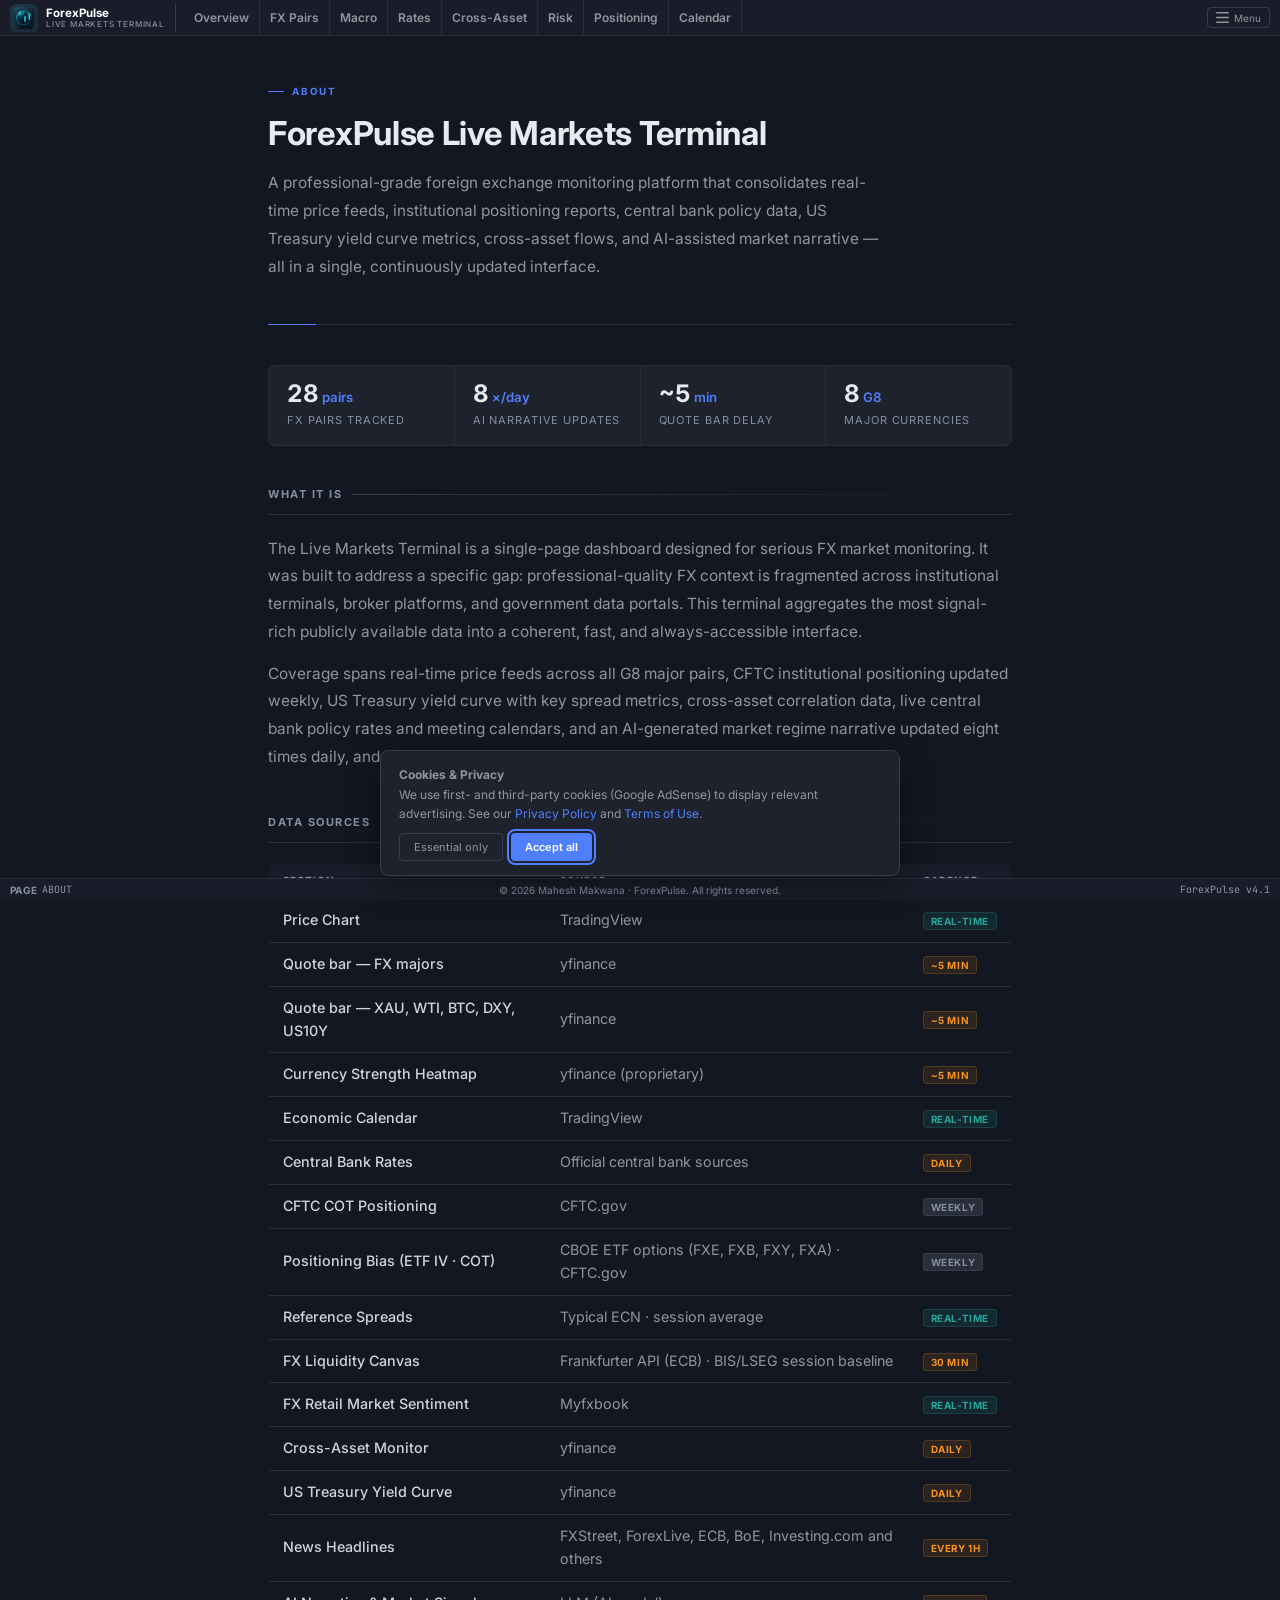
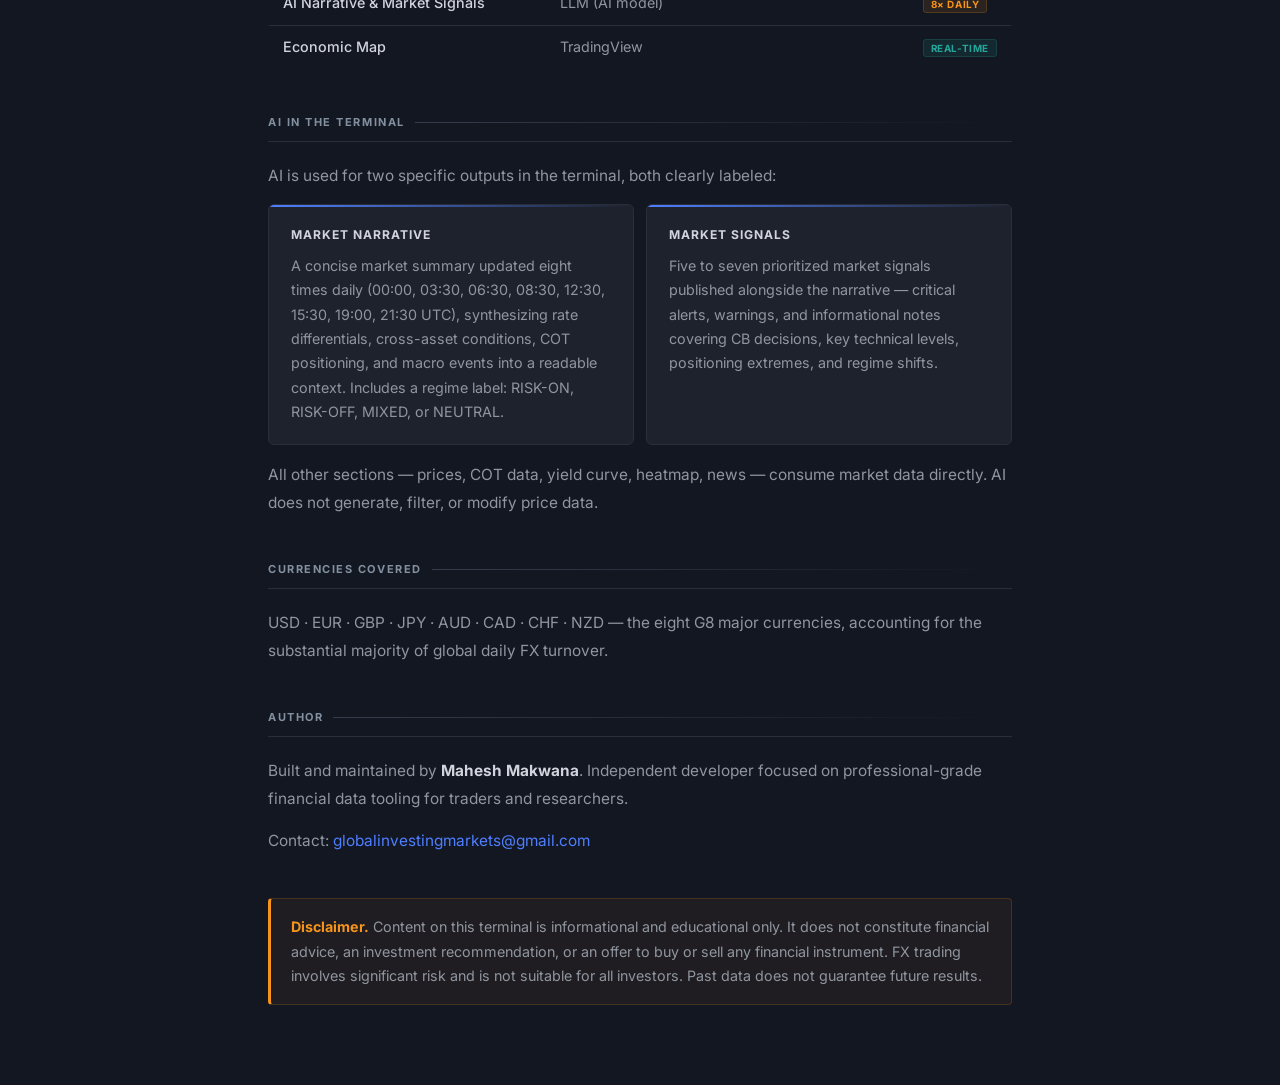
==== about.html @ 344b423c "Init" ====
<!DOCTYPE html>
<html lang="en">
<head>
<meta charset="UTF-8">
<meta name="viewport" content="width=device-width, initial-scale=1.0">
<title>About — ForexPulse Live Markets Terminal</title>
<meta name="description" content="ForexPulse Live Markets Terminal is a professional-grade foreign exchange monitoring platform built on real-time data feeds, institutional positioning data, and AI-powered market narrative.">
<meta name="robots" content="index, follow">
<link rel="canonical" href="https://forexpulse.github.io/about.html">
<meta name="google-adsense-account" content="ca-pub-7977942731354565">
<meta property="og:type" content="website">
<meta property="og:url" content="https://forexpulse.github.io/about.html">
<meta property="og:site_name" content="ForexPulse Live Markets Terminal">
<meta property="og:title" content="About — ForexPulse Live Markets Terminal">
<meta property="og:description" content="ForexPulse Live Markets Terminal is a professional-grade foreign exchange monitoring platform built on real-time data feeds, institutional positioning data, and AI-powered market narrative.">
<meta property="og:image" content="https://forexpulse.github.io/og-image.png">
<meta property="og:locale" content="en_US">
<meta name="twitter:card" content="summary_large_image">
<meta name="twitter:title" content="About — ForexPulse Live Markets Terminal">
<meta name="twitter:image" content="https://forexpulse.github.io/og-image.png">
<meta name="twitter:site" content="@GlobalInvesting">
<link rel="icon" type="image/png" sizes="32x32" href="/favicon-32x32.png">
<link rel="icon" type="image/png" sizes="16x16" href="/favicon-16x16.png">
<link rel="apple-touch-icon" href="/apple-touch-icon.png">
<link rel="preconnect" href="https://fonts.googleapis.com">
<link rel="preconnect" href="https://fonts.gstatic.com" crossorigin>
<link rel="preload" as="style" href="https://fonts.googleapis.com/css2?family=Inter:wght@400;700&family=JetBrains+Mono:wght@400;700&display=swap">
<link href="https://fonts.googleapis.com/css2?family=Inter:wght@300;400;500;600;700&family=JetBrains+Mono:wght@400;500;700&display=swap" rel="stylesheet" media="print" onload="this.media='all'">
<noscript><link href="https://fonts.googleapis.com/css2?family=Inter:wght@300;400;500;600;700&family=JetBrains+Mono:wght@400;500;700&display=swap" rel="stylesheet"></noscript>
<style>

*, *::before, *::after { box-sizing: border-box; margin: 0; padding: 0; }
:root {
  --bg: #131722; --bg2: #1e222d; --bg3: #2a2e39;
  --border: #2a2e39; --border2: #363c4e;
  --text: #d1d4dc; --text2: #9096a0; --text3: #8290a0;
  --up: #26a69a; --down: #ef5350; --blue: #4f7fff; --orange: #f6941c;
  --head-bg: #1a1d29; --accent: #2962ff;
  --font-ui: 'Inter', -apple-system, BlinkMacSystemFont, 'Segoe UI', sans-serif;
  --font-mono: 'JetBrains Mono', 'Courier New', monospace;
}
body { background: var(--bg); color: var(--text); font-family: var(--font-ui); font-size: 15.4px; line-height: 1.6; min-height: 100vh; }
a { color: inherit; text-decoration: none; }
.sr-only { position: absolute; width: 1px; height: 1px; padding: 0; margin: -1px; overflow: hidden; clip: rect(0,0,0,0); white-space: nowrap; border: 0; }
.skip-link { position: absolute; left: -9999px; top: auto; width: 1px; height: 1px; overflow: hidden; }
.skip-link:focus { position: fixed; left: 8px; top: 8px; width: auto; height: auto; padding: 6px 12px; background: var(--blue); color: #fff; font-size: 12px; font-weight: 600; border-radius: 4px; z-index: 9999; outline: 2px solid #fff; }
#gdpr-banner { position: fixed; bottom: 24px; left: 50%; transform: translateX(-50%); background: var(--bg2); border: 1px solid var(--border2); border-radius: 8px; padding: 14px 18px; font-size: 12px; color: var(--text2); z-index: 9000; max-width: 520px; width: calc(100% - 32px); box-shadow: 0 8px 32px rgba(0,0,0,.4); display: flex; flex-direction: column; gap: 10px; }
#gdpr-banner[hidden] { display: none !important; }
.gdpr-btns { display: flex; gap: 8px; }
#gdpr-accept { background: var(--blue); color: #fff; border: none; border-radius: 4px; padding: 6px 14px; font-size: 11px; font-weight: 600; cursor: pointer; font-family: var(--font-ui); }
#gdpr-reject { background: none; color: var(--text2); border: 1px solid var(--border2); border-radius: 4px; padding: 6px 14px; font-size: 11px; cursor: pointer; font-family: var(--font-ui); }
#topbar { background: var(--head-bg); border-bottom: 1px solid var(--border); height: 36px; display: flex; align-items: center; padding: 0 10px; position: sticky; top: 0; z-index: 200; }
#topbar .logo { display: flex; align-items: center; gap: 8px; padding-right: 10px; border-right: 1px solid var(--border2); margin-right: 8px; white-space: nowrap; text-decoration: none; flex-shrink: 0; } #topbar .logo > span { display: flex; flex-direction: column; line-height: 1; }
.logo-text { font-family: var(--font-ui); font-size: 11.5px; font-weight: 700; color: #fff; line-height: 1.1; }
.logo-sub { font-family: var(--font-ui); font-size: 8px; font-weight: 500; color: var(--text3); letter-spacing: .1em; text-transform: uppercase; display: block; margin-top: 1px; }
.top-nav { display: flex; height: 100%; }
.top-nav a { display: flex; align-items: center; padding: 0 10px; font-size: 12px; font-weight: 600; color: var(--text2); border-right: 1px solid var(--border); white-space: nowrap; transition: color .15s, background .15s; text-decoration: none; }
.top-nav a:hover { color: var(--text); background: var(--bg3); }
.topbar-right { margin-left: auto; display: flex; align-items: center; gap: 14px; font-size: 11px; color: var(--text2); }
.site-menu { position: relative; display: flex; align-items: center; }
.site-menu-btn { display: flex; align-items: center; gap: 5px; background: none; border: 1px solid var(--border2); color: var(--text2); font-size: 10px; font-family: var(--font-ui); padding: 3px 8px; border-radius: 4px; cursor: pointer; white-space: nowrap; transition: border-color .15s, color .15s; }
.site-menu-btn:hover { border-color: var(--border); color: var(--text); }
.site-menu-btn:focus-visible, a:focus-visible, button:focus-visible { outline: 2px solid var(--blue); outline-offset: 2px; }
.site-menu-panel { display: none; position: absolute; top: calc(100% + 6px); right: 0; min-width: 210px; background: var(--bg2); border: 1px solid var(--border); border-radius: 6px; padding: 6px 0; z-index: 400; box-shadow: 0 8px 24px rgba(0,0,0,.28); }
.site-menu:hover .site-menu-panel, .site-menu:focus-within .site-menu-panel { display: block; }
.site-menu::after { content: ''; position: absolute; top: 100%; left: -8px; right: -8px; height: 8px; }
.site-menu-panel a { display: block; padding: 5px 14px; color: var(--text2); font-size: 11px; text-decoration: none; white-space: nowrap; transition: background .12s, color .12s; }
.site-menu-panel a:hover { background: var(--bg3); color: var(--text); }
.site-menu-panel a.current { color: #fff; }
.site-menu-divider { height: 1px; background: var(--border); margin: 5px 0; }
.site-menu-section { padding: 3px 14px 2px; font-size: 9px; color: var(--text3); text-transform: uppercase; letter-spacing: .06em; display: block; }
#statusbar { position: fixed; bottom: 0; left: 0; right: 0; height: 22px; background: var(--head-bg); border-top: 1px solid var(--border); display: flex; align-items: center; padding: 0 10px; gap: 16px; font-size: 10px; color: var(--text2); z-index: 200; overflow: hidden; font-family: var(--font-ui); }
.sb-k { color: var(--text3); font-weight: 700; letter-spacing: .04em; }
.sb-v { color: var(--text2); font-family: var(--font-mono); font-size: 10px; }
.footer-copy { font-size: 10px; color: var(--text3); white-space: nowrap; position: absolute; left: 50%; transform: translateX(-50%); pointer-events: none; }
@media (max-width: 900px) {
  #topbar { padding: 0 6px; height: auto; flex-wrap: wrap; align-items: center; }
  #topbar .logo { padding: 6px 8px 6px 0; flex-shrink: 0; order: 1; }
  .topbar-right { margin-left: auto; font-size: 10px; padding: 4px 0; order: 2; flex-shrink: 0; gap: 8px !important; }
  .top-nav { display: flex; overflow-x: auto; overflow-y: hidden; width: 100%; order: 10; border-top: 1px solid var(--border2); height: auto; min-height: 30px; -webkit-overflow-scrolling: touch; scrollbar-width: none; -webkit-mask-image: linear-gradient(to right, black 88%, transparent 100%); mask-image: linear-gradient(to right, black 88%, transparent 100%); }
  .top-nav::-webkit-scrollbar { display: none; }
  .top-nav a { flex-shrink: 0; white-space: nowrap; padding: 6px 12px; font-size: 11px; height: auto; }
}
@media (max-width: 600px) {
  #statusbar { position: relative; height: auto; flex-wrap: wrap; gap: 6px; padding: 6px 8px; }
  .footer-copy { display: none; }
}
@media (max-width: 480px) {
  #topbar { padding: 0 4px; }
  .logo-text { font-size: 10px !important; }
  .logo-sub { display: block; font-size: 7px !important; }
  .topbar-right { font-size: 9px; gap: 6px !important; }
  .top-nav a { padding: 5px 10px; font-size: 10px; }
}

/* ═══════════════════════════════════════════
   SHARED PAGE STYLES — improved aesthetic
   Applies to: about, contact, privacy, terms
═══════════════════════════════════════════ */

.page-wrap {
  max-width: 800px;
  margin: 0 auto;
  padding: 48px 28px 80px;
  animation: fadeUp .35s ease both;
}

@keyframes fadeUp {
  from { opacity: 0; transform: translateY(10px); }
  to   { opacity: 1; transform: translateY(0); }
}

/* ── Hero ── */
.page-hero {
  padding-bottom: 32px;
  margin-bottom: 40px;
  border-bottom: 1px solid var(--border);
  position: relative;
}
.page-hero::before {
  content: '';
  position: absolute;
  left: 0; bottom: -1px;
  width: 48px; height: 1px;
  background: var(--blue);
}
.page-hero-label {
  font-size: 9.9px; font-weight: 700;
  letter-spacing: .18em; text-transform: uppercase;
  color: var(--blue); margin-bottom: 14px;
  display: flex; align-items: center; gap: 8px;
}
.page-hero-label::before {
  content: '';
  display: inline-block; width: 16px; height: 1px;
  background: var(--blue);
}
.page-hero h1 {
  font-size: 33px; font-weight: 700;
  color: #e8eaf0; line-height: 1.2;
  margin-bottom: 16px;
  letter-spacing: -.3px;
}
.page-hero p {
  font-size: 15.4px; color: var(--text2);
  line-height: 1.8; max-width: 620px;
}

/* ── Stat row (about page) ── */
.stat-row {
  display: grid;
  grid-template-columns: repeat(4, 1fr);
  gap: 1px;
  background: var(--border);
  border: 1px solid var(--border);
  border-radius: 6px;
  overflow: hidden;
  margin-bottom: 40px;
}
.stat-item {
  background: var(--bg2);
  padding: 16px 18px;
  transition: background .15s;
}
.stat-item:hover { background: var(--bg3); }
.stat-val {
  font-size: 24.2px; font-weight: 700;
  color: #e8eaf0; line-height: 1;
  font-variant-numeric: tabular-nums;
  margin-bottom: 5px;
}
.stat-val span { font-size: 13.2px; color: var(--blue); font-weight: 600; margin-left: 3px; }
.stat-label {
  font-size: 11px; color: var(--text3);
  text-transform: uppercase; letter-spacing: .08em;
}

/* ── Section headings ── */
.section { margin-bottom: 44px; }
.section h2 {
  font-size: 11px; font-weight: 700;
  color: var(--text3); letter-spacing: .14em;
  text-transform: uppercase;
  padding-bottom: 10px;
  margin-bottom: 20px;
  border-bottom: 1px solid var(--border);
  display: flex; align-items: center; gap: 10px;
}
.section h2::after {
  content: '';
  flex: 1; height: 1px;
  background: linear-gradient(to right, var(--border2), transparent);
}
.section p {
  color: var(--text2); margin-bottom: 14px;
  font-size: 15.4px; line-height: 1.8;
}
.section p:last-child { margin-bottom: 0; }

/* ── Data table ── */
.data-table {
  width: 100%; border-collapse: collapse;
  border: 1px solid var(--border);
  border-radius: 6px; overflow: hidden;
}
.data-table thead { background: var(--head-bg); }
.data-table th {
  text-align: left; font-size: 9.9px; font-weight: 700;
  color: var(--text3); text-transform: uppercase;
  letter-spacing: .1em; padding: 9px 14px;
  border-bottom: 1px solid var(--border2);
}
.data-table td {
  padding: 10px 14px;
  border-bottom: 1px solid var(--border);
  color: var(--text2); font-size: 14.3px;
  transition: background .12s;
}
.data-table tbody tr:hover td { background: var(--bg2); }
.data-table tbody tr:last-child td { border-bottom: none; }
.data-table td:first-child {
  color: var(--text); font-weight: 500;
}
.badge-rt {
  font-size: 9.9px; font-weight: 700;
  padding: 2px 7px; border-radius: 3px;
  background: rgba(38,166,154,.12);
  color: var(--up);
  border: 1px solid rgba(38,166,154,.2);
  letter-spacing: .06em; white-space: nowrap;
}
.badge-daily {
  font-size: 9.9px; font-weight: 700;
  padding: 2px 7px; border-radius: 3px;
  background: rgba(246,148,28,.10);
  color: var(--orange);
  border: 1px solid rgba(246,148,28,.2);
  letter-spacing: .06em; white-space: nowrap;
}
.badge-weekly {
  font-size: 9.9px; font-weight: 700;
  padding: 2px 7px; border-radius: 3px;
  background: var(--bg3); color: var(--text3);
  border: 1px solid var(--border2);
  letter-spacing: .06em; white-space: nowrap;
}

/* ── Cards (AI section) ── */
.grid-2 {
  display: grid;
  grid-template-columns: 1fr 1fr;
  gap: 12px;
}
.card {
  background: var(--bg2);
  border: 1px solid var(--border);
  border-radius: 6px;
  padding: 20px 22px;
  position: relative;
  overflow: hidden;
  transition: border-color .2s;
}
.card::before {
  content: '';
  position: absolute;
  top: 0; left: 0; right: 0;
  height: 2px;
  background: linear-gradient(90deg, var(--blue), transparent);
}
.card:hover { border-color: var(--border2); }
.card-title {
  font-size: 12.1px; font-weight: 700;
  color: var(--text); margin-bottom: 10px;
  text-transform: uppercase; letter-spacing: .08em;
}
.card-body {
  font-size: 14.3px; color: var(--text2);
  line-height: 1.7;
}

/* ── Disclaimer ── */
.disclaimer {
  background: rgba(246,148,28,.05);
  border: 1px solid rgba(246,148,28,.18);
  border-left: 3px solid var(--orange);
  border-radius: 4px;
  padding: 16px 20px;
  font-size: 14.3px; color: var(--text2);
  line-height: 1.7; margin-top: 40px;
}

/* ── Contact list ── */
.contact-list {
  border: 1px solid var(--border);
  border-radius: 6px; overflow: hidden;
  margin-bottom: 28px;
}
.contact-row {
  display: grid;
  grid-template-columns: 150px 1fr;
  align-items: start;
  padding: 18px 20px;
  border-bottom: 1px solid var(--border);
  gap: 16px;
  transition: background .12s;
}
.contact-row:last-child { border-bottom: none; }
.contact-row:hover { background: var(--bg2); }
.cr-label {
  font-size: 9.9px; font-weight: 700;
  color: var(--text3); text-transform: uppercase;
  letter-spacing: .1em; padding-top: 3px;
}
.cr-title {
  font-size: 14.3px; font-weight: 600;
  color: var(--text); margin-bottom: 4px;
}
.cr-val {
  font-size: 13.2px; color: var(--blue);
  font-family: var(--font-mono);
  transition: opacity .12s;
  display: inline-block;
}
.cr-val:hover { opacity: .75; text-decoration: underline; }
.cr-desc {
  font-size: 13.2px; color: var(--text3);
  margin-top: 5px; line-height: 1.55;
}

/* ── Info blocks (contact page) ── */
.info-block {
  border: 1px solid var(--border);
  border-radius: 6px;
  padding: 18px 22px;
  margin-bottom: 12px;
  background: var(--bg2);
  transition: border-color .15s;
}
.info-block:hover { border-color: var(--border2); }
.info-block h3 {
  font-size: 9.9px; font-weight: 700;
  color: var(--text3); margin-bottom: 9px;
  text-transform: uppercase; letter-spacing: .1em;
}
.info-block p {
  font-size: 14.3px; color: var(--text2);
  line-height: 1.7;
}
.info-block a { color: var(--blue); }
.info-block a:hover { text-decoration: underline; }

/* ── Legal pages (privacy / terms) ── */
.page-label {
  font-size: 9.9px; font-weight: 700;
  color: var(--blue); text-transform: uppercase;
  letter-spacing: .18em; margin-bottom: 12px;
  display: flex; align-items: center; gap: 8px;
}
.page-label::before {
  content: '';
  display: inline-block; width: 16px; height: 1px;
  background: var(--blue);
}
.page-title {
  font-size: 33px; font-weight: 700;
  color: #e8eaf0; line-height: 1.2;
  margin-bottom: 10px; letter-spacing: -.3px;
}
.page-meta {
  font-size: 12.1px; color: var(--text3);
  margin-bottom: 36px;
  padding-bottom: 24px;
  border-bottom: 1px solid var(--border);
  position: relative;
}
.page-meta::before {
  content: '';
  position: absolute;
  left: 0; bottom: -1px;
  width: 48px; height: 1px;
  background: var(--blue);
}
.back-link {
  display: inline-flex; align-items: center;
  gap: 6px; color: var(--text3);
  text-decoration: none; font-size: 12.1px;
  font-weight: 500; margin-bottom: 28px;
  letter-spacing: .02em;
  transition: color .15s;
}
.back-link:hover { color: var(--text); }
h2 {
  font-size: 11px; font-weight: 700;
  color: var(--text2); margin-top: 36px;
  margin-bottom: 12px;
  text-transform: uppercase; letter-spacing: .12em;
  padding-bottom: 8px;
  border-bottom: 1px solid var(--border);
  display: flex; align-items: center; gap: 10px;
}
h2::after {
  content: '';
  flex: 1; height: 1px;
  background: linear-gradient(to right, var(--border2), transparent);
}
p { font-size: 14.3px; color: var(--text2); line-height: 1.8; margin-bottom: 12px; }
a { color: var(--blue); text-decoration: none; }
a:hover { text-decoration: underline; }
ul { padding-left: 18px; margin-bottom: 12px; }
li { font-size: 14.3px; color: var(--text2); line-height: 1.75; margin-bottom: 5px; }

/* ── Cookie table ── */
.cookie-table {
  width: 100%; border-collapse: collapse;
  margin-bottom: 16px;
  border: 1px solid var(--border);
  border-radius: 6px; overflow: hidden;
}
.cookie-table th {
  font-size: 9.9px; font-weight: 700;
  color: var(--text3); text-transform: uppercase;
  letter-spacing: .1em; padding: 8px 12px;
  border-bottom: 1px solid var(--border2);
  text-align: left; background: var(--head-bg);
}
.cookie-table td {
  font-size: 13.2px; color: var(--text2);
  padding: 9px 12px;
  border-bottom: 1px solid var(--border);
  vertical-align: top;
  transition: background .12s;
}
.cookie-table tbody tr:hover td { background: var(--bg2); }
.cookie-table tr:last-child td { border-bottom: none; }
.cookie-table td:first-child {
  color: var(--text); font-family: var(--font-mono);
  font-size: 12.1px;
}

/* ── Disclaimer box (terms) ── */
.disclaimer-box {
  background: rgba(41,98,255,.07);
  border: 1px solid rgba(41,98,255,.25);
  border-left: 3px solid var(--blue);
  border-radius: 4px;
  padding: 16px 20px; margin-bottom: 36px;
}
.disclaimer-box p {
  font-size: 14.3px; color: var(--text);
  line-height: 1.65; margin: 0;
}
.disclaimer-box strong { color: #e8eaf0; }

/* ── Responsive ── */
@media (max-width: 680px) {
  .stat-row { grid-template-columns: 1fr 1fr; }
  .grid-2 { grid-template-columns: 1fr; }
  .page-hero h1, .page-title { font-size: 26.4px; }
  .contact-row { grid-template-columns: 1fr; gap: 4px; }
  .cr-label { padding-bottom: 2px; }
  .page-wrap { padding: 32px 18px 60px; }
}

</style>
</head>
<body>


<a href="#main" class="skip-link">Skip to main content</a>
<div id="gdpr-banner" role="dialog" aria-modal="true" aria-labelledby="gdpr-title" aria-describedby="gdpr-desc" hidden>
  <span id="gdpr-desc"><strong id="gdpr-title">Cookies &amp; Privacy</strong><br>
    We use first- and third-party cookies (Google AdSense) to display relevant advertising.
    See our <a href="/privacy.html">Privacy Policy</a> and <a href="/terms.html">Terms of Use</a>.</span>
  <div class="gdpr-btns">
    <button id="gdpr-reject" aria-label="Reject non-essential cookies">Essential only</button>
    <button id="gdpr-accept" aria-label="Accept all cookies">Accept all</button>
  </div>
</div>
<script src="assets/gdpr.js" defer></script>

<header id="topbar" role="banner" aria-label="ForexPulse Live Markets Terminal">
  <a class="logo" href="/" title="ForexPulse Live Markets Terminal">
    <img src="apple-touch-icon.png" alt="ForexPulse" width="28" height="28" style="width:28px;height:28px;border-radius:6px;flex-shrink:0;display:block;" fetchpriority="high">
    <span>
      <span class="logo-text">ForexPulse</span>
      <span class="logo-sub">Live Markets Terminal</span>
    </span>
  </a>
  <nav class="top-nav" aria-label="Dashboard sections">
    <a href="/">Overview</a>
    <a href="/#section-fxpairs">FX Pairs</a>
    <a href="/#section-econmap">Macro</a>
    <a href="/#section-cbrates">Rates</a>
    <a href="/#section-crossasset">Cross-Asset</a>
    <a href="/#section-risk">Risk</a>
    <a href="/#section-positioning">Positioning</a>
    <a href="/#section-tvcalendar">Calendar</a>
  </nav>
  <div class="topbar-right">
    <div class="site-menu">
      <button class="site-menu-btn" aria-label="Site menu" aria-expanded="false" aria-controls="site-menu-dropdown">
        <svg width="13" height="13" viewBox="0 0 13 13" fill="none" xmlns="http://www.w3.org/2000/svg">
          <rect y="1" width="13" height="1.5" rx=".75" fill="currentColor"/>
          <rect y="5.75" width="13" height="1.5" rx=".75" fill="currentColor"/>
          <rect y="10.5" width="13" height="1.5" rx=".75" fill="currentColor"/>
        </svg>
        Menu
      </button>
      <div class="site-menu-panel" id="site-menu-dropdown">
        <span class="site-menu-section">Company</span>
        <a href="about.html" class="current">About</a>
        <a href="contact.html">Contact</a>
        <a href="terms.html">Terms of Use</a>
        <a href="privacy.html">Privacy Policy</a>
        <div class="site-menu-divider"></div>
        <span class="site-menu-section">Guides</span>
        <a href="guide-dashboard.html">How to Use the Terminal</a>
        <a href="guide-cross-asset-risk.html">Cross-Asset Risk Monitor</a>
        <a href="guide-rates-yield-curve.html">Rates &amp; Yield Curve</a>
        <a href="guide-market-sentiment.html">Retail FX Positioning</a>
        <a href="guide-fx-liquidity.html">FX Liquidity &amp; Sessions</a>
        <a href="guide-cot.html">COT / CFTC Positioning</a>
      </div>
    </div>
  </div>
</header>

<main id="main">
<div class="page-wrap">

  <div class="page-hero">
    <div class="page-hero-label">About</div>
    <h1>ForexPulse Live Markets Terminal</h1>
    <p>A professional-grade foreign exchange monitoring platform that consolidates real-time price feeds, institutional positioning reports, central bank policy data, US Treasury yield curve metrics, cross-asset flows, and AI-assisted market narrative — all in a single, continuously updated interface.</p>
  </div>

  <div class="stat-row">
    <div class="stat-item">
      <div class="stat-val">28<span>pairs</span></div>
      <div class="stat-label">FX pairs tracked</div>
    </div>
    <div class="stat-item">
      <div class="stat-val">8<span>×/day</span></div>
      <div class="stat-label">AI narrative updates</div>
    </div>
    <div class="stat-item">
      <div class="stat-val">~5<span>min</span></div>
      <div class="stat-label">Quote bar delay</div>
    </div>
    <div class="stat-item">
      <div class="stat-val">8<span>G8</span></div>
      <div class="stat-label">Major currencies</div>
    </div>
  </div>

  <div class="section">
    <h2>What it is</h2>
    <p>The Live Markets Terminal is a single-page dashboard designed for serious FX market monitoring. It was built to address a specific gap: professional-quality FX context is fragmented across institutional terminals, broker platforms, and government data portals. This terminal aggregates the most signal-rich publicly available data into a coherent, fast, and always-accessible interface.</p>
    <p>Coverage spans real-time price feeds across all G8 major pairs, CFTC institutional positioning updated weekly, US Treasury yield curve with key spread metrics, cross-asset correlation data, live central bank policy rates and meeting calendars, and an AI-generated market regime narrative updated eight times daily, and news headlines refreshed every hour.</p>
  </div>

  <div class="section">
    <h2>Data sources</h2>
    <table class="data-table">
      <thead>
        <tr><th>Section</th><th>Source</th><th>Cadence</th></tr>
      </thead>
      <tbody>
        <tr><td>Price Chart</td><td>TradingView</td><td><span class="badge-rt">REAL-TIME</span></td></tr>
        <tr><td>Quote bar — FX majors</td><td>yfinance</td><td><span class="badge-daily">~5 MIN</span></td></tr>
        <tr><td>Quote bar — XAU, WTI, BTC, DXY, US10Y</td><td>yfinance</td><td><span class="badge-daily">~5 MIN</span></td></tr>
        <tr><td>Currency Strength Heatmap</td><td>yfinance (proprietary)</td><td><span class="badge-daily">~5 MIN</span></td></tr>
        <tr><td>Economic Calendar</td><td>TradingView</td><td><span class="badge-rt">REAL-TIME</span></td></tr>
        <tr><td>Central Bank Rates</td><td>Official central bank sources</td><td><span class="badge-daily">DAILY</span></td></tr>
        <tr><td>CFTC COT Positioning</td><td>CFTC.gov</td><td><span class="badge-weekly">WEEKLY</span></td></tr>
        <tr><td>Positioning Bias (ETF IV · COT)</td><td>CBOE ETF options (FXE, FXB, FXY, FXA) · CFTC.gov</td><td><span class="badge-weekly">WEEKLY</span></td></tr>
        <tr><td>Reference Spreads</td><td>Typical ECN · session average</td><td><span class="badge-rt">REAL-TIME</span></td></tr>
        <tr><td>FX Liquidity Canvas</td><td>Frankfurter API (ECB) · BIS/LSEG session baseline</td><td><span class="badge-daily">30 MIN</span></td></tr>
        <tr><td>FX Retail Market Sentiment</td><td>Myfxbook</td><td><span class="badge-rt">REAL-TIME</span></td></tr>
        <tr><td>Cross-Asset Monitor</td><td>yfinance</td><td><span class="badge-daily">DAILY</span></td></tr>
        <tr><td>US Treasury Yield Curve</td><td>yfinance</td><td><span class="badge-daily">DAILY</span></td></tr>
        <tr><td>News Headlines</td><td>FXStreet, ForexLive, ECB, BoE, Investing.com and others</td><td><span class="badge-daily">EVERY 1H</span></td></tr>
        <tr><td>AI Narrative &amp; Market Signals</td><td>LLM (AI model)</td><td><span class="badge-daily">8× DAILY</span></td></tr>
        <tr><td>Economic Map</td><td>TradingView</td><td><span class="badge-rt">REAL-TIME</span></td></tr>
      </tbody>
    </table>
  </div>

  <div class="section">
    <h2>AI in the terminal</h2>
    <p>AI is used for two specific outputs in the terminal, both clearly labeled:</p>
    <div class="grid-2">
      <div class="card">
        <div class="card-title">Market Narrative</div>
        <div class="card-body">A concise market summary updated eight times daily (00:00, 03:30, 06:30, 08:30, 12:30, 15:30, 19:00, 21:30 UTC), synthesizing rate differentials, cross-asset conditions, COT positioning, and macro events into a readable context. Includes a regime label: RISK-ON, RISK-OFF, MIXED, or NEUTRAL.</div>
      </div>
      <div class="card">
        <div class="card-title">Market Signals</div>
        <div class="card-body">Five to seven prioritized market signals published alongside the narrative — critical alerts, warnings, and informational notes covering CB decisions, key technical levels, positioning extremes, and regime shifts.</div>
      </div>
    </div>
    <p style="margin-top:16px;">All other sections — prices, COT data, yield curve, heatmap, news — consume market data directly. AI does not generate, filter, or modify price data.</p>
  </div>

  <div class="section">
    <h2>Currencies covered</h2>
    <p>USD · EUR · GBP · JPY · AUD · CAD · CHF · NZD — the eight G8 major currencies, accounting for the substantial majority of global daily FX turnover.</p>
  </div>

  <div class="section">
    <h2>Author</h2>
    <p>Built and maintained by <strong style="color:var(--text);">Mahesh Makwana</strong>. Independent developer focused on professional-grade financial data tooling for traders and researchers.</p>
    <p>Contact: 
  <a href="mailto:globalinvestingmarkets@gmail.com" style="color:var(--blue);">globalinvestingmarkets@gmail.com</a>
</p>

  </div>

  <div class="disclaimer">
    <strong style="color:var(--orange);">Disclaimer.</strong> Content on this terminal is informational and educational only. It does not constitute financial advice, an investment recommendation, or an offer to buy or sell any financial instrument. FX trading involves significant risk and is not suitable for all investors. Past data does not guarantee future results.
  </div>

</div>
</main>

<footer id="statusbar" role="contentinfo" aria-label="Status bar">
  <div style="display:flex;gap:4px;"><span class="sb-k">PAGE</span><span class="sb-v">ABOUT</span></div>
  <div class="footer-copy">© 2026 Mahesh Makwana · ForexPulse. All rights reserved.</div>
  <div style="margin-left:auto;"><span class="sb-v">ForexPulse v4.1</span></div>
</footer>


<script>
// aria-expanded on site menu button
const btn = document.querySelector('.site-menu-btn');
const menu = document.querySelector('.site-menu');
if (btn && menu) {
  const update = () => btn.setAttribute('aria-expanded', String(menu.matches(':hover') || menu.matches(':focus-within')));
  menu.addEventListener('mouseenter', update);
  menu.addEventListener('mouseleave', update);
  menu.addEventListener('focusin', update);
  menu.addEventListener('focusout', update);
}
</script>
</body>
</html>
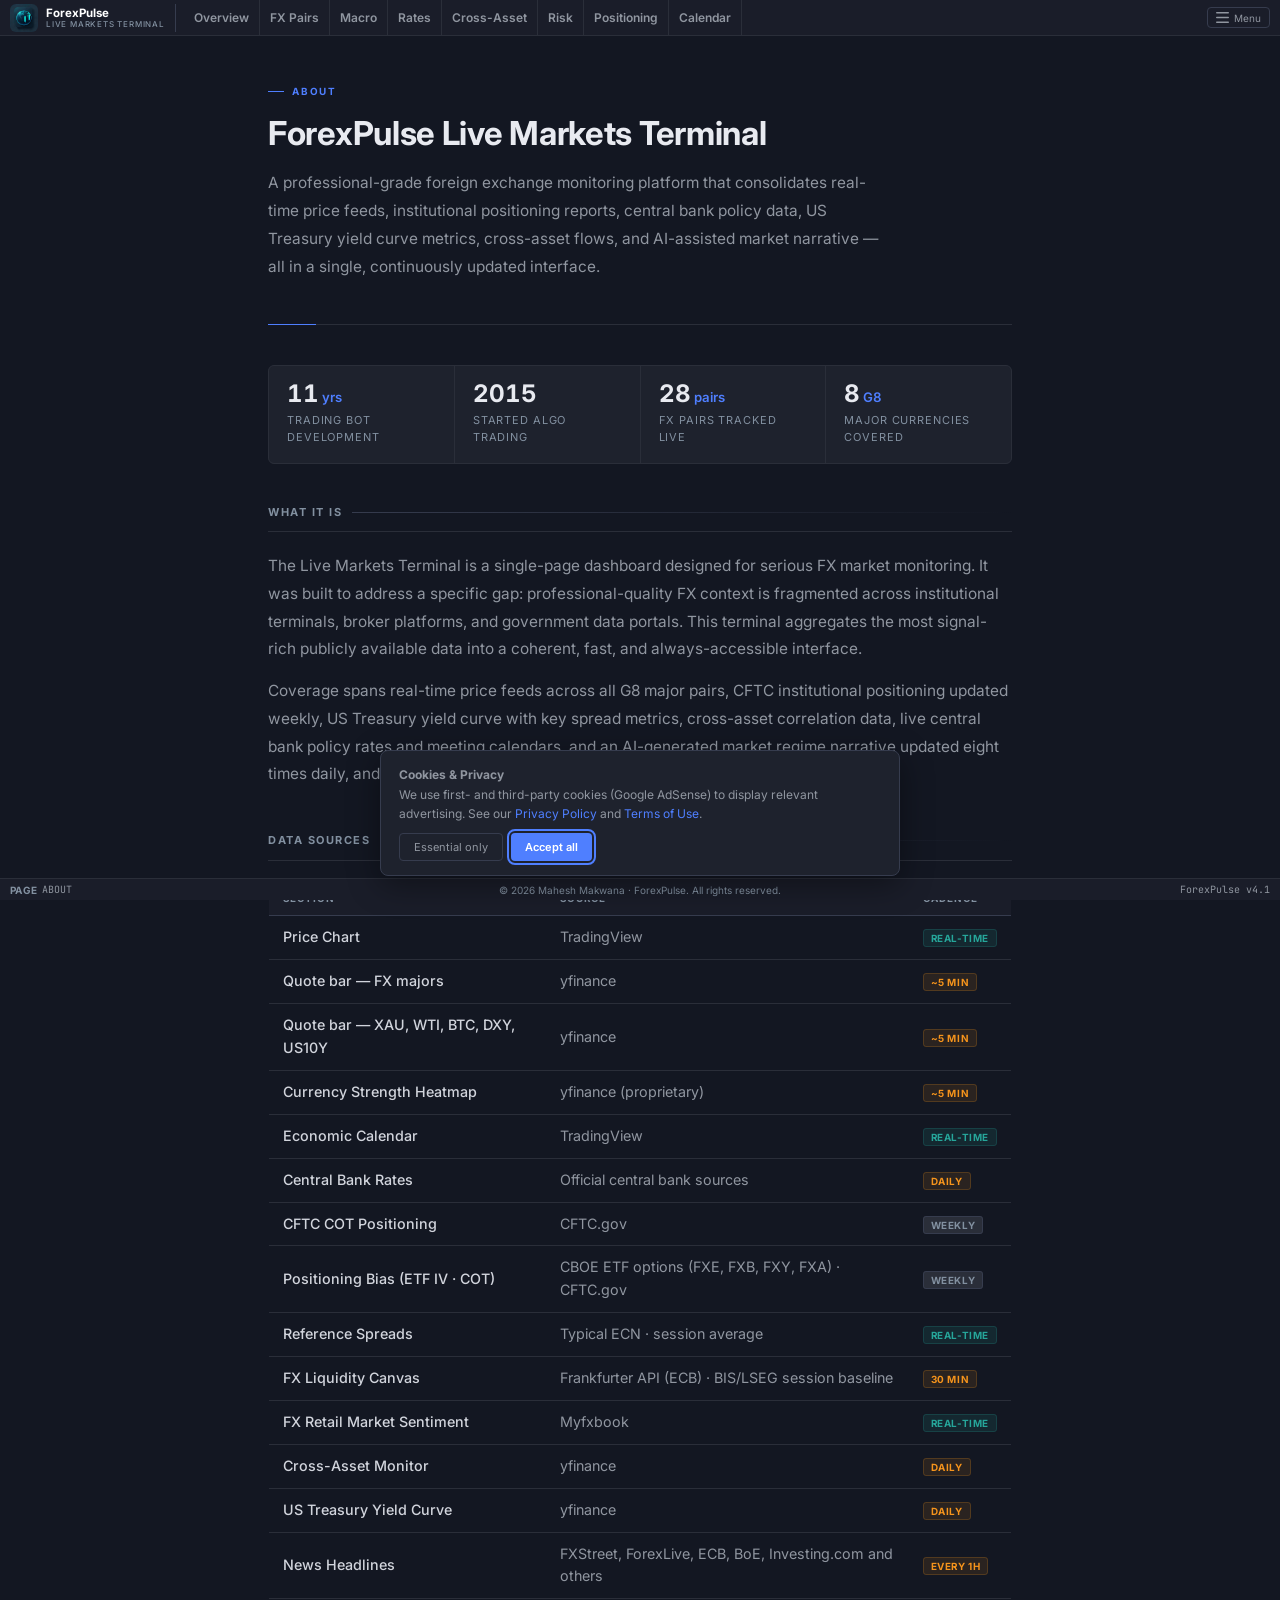
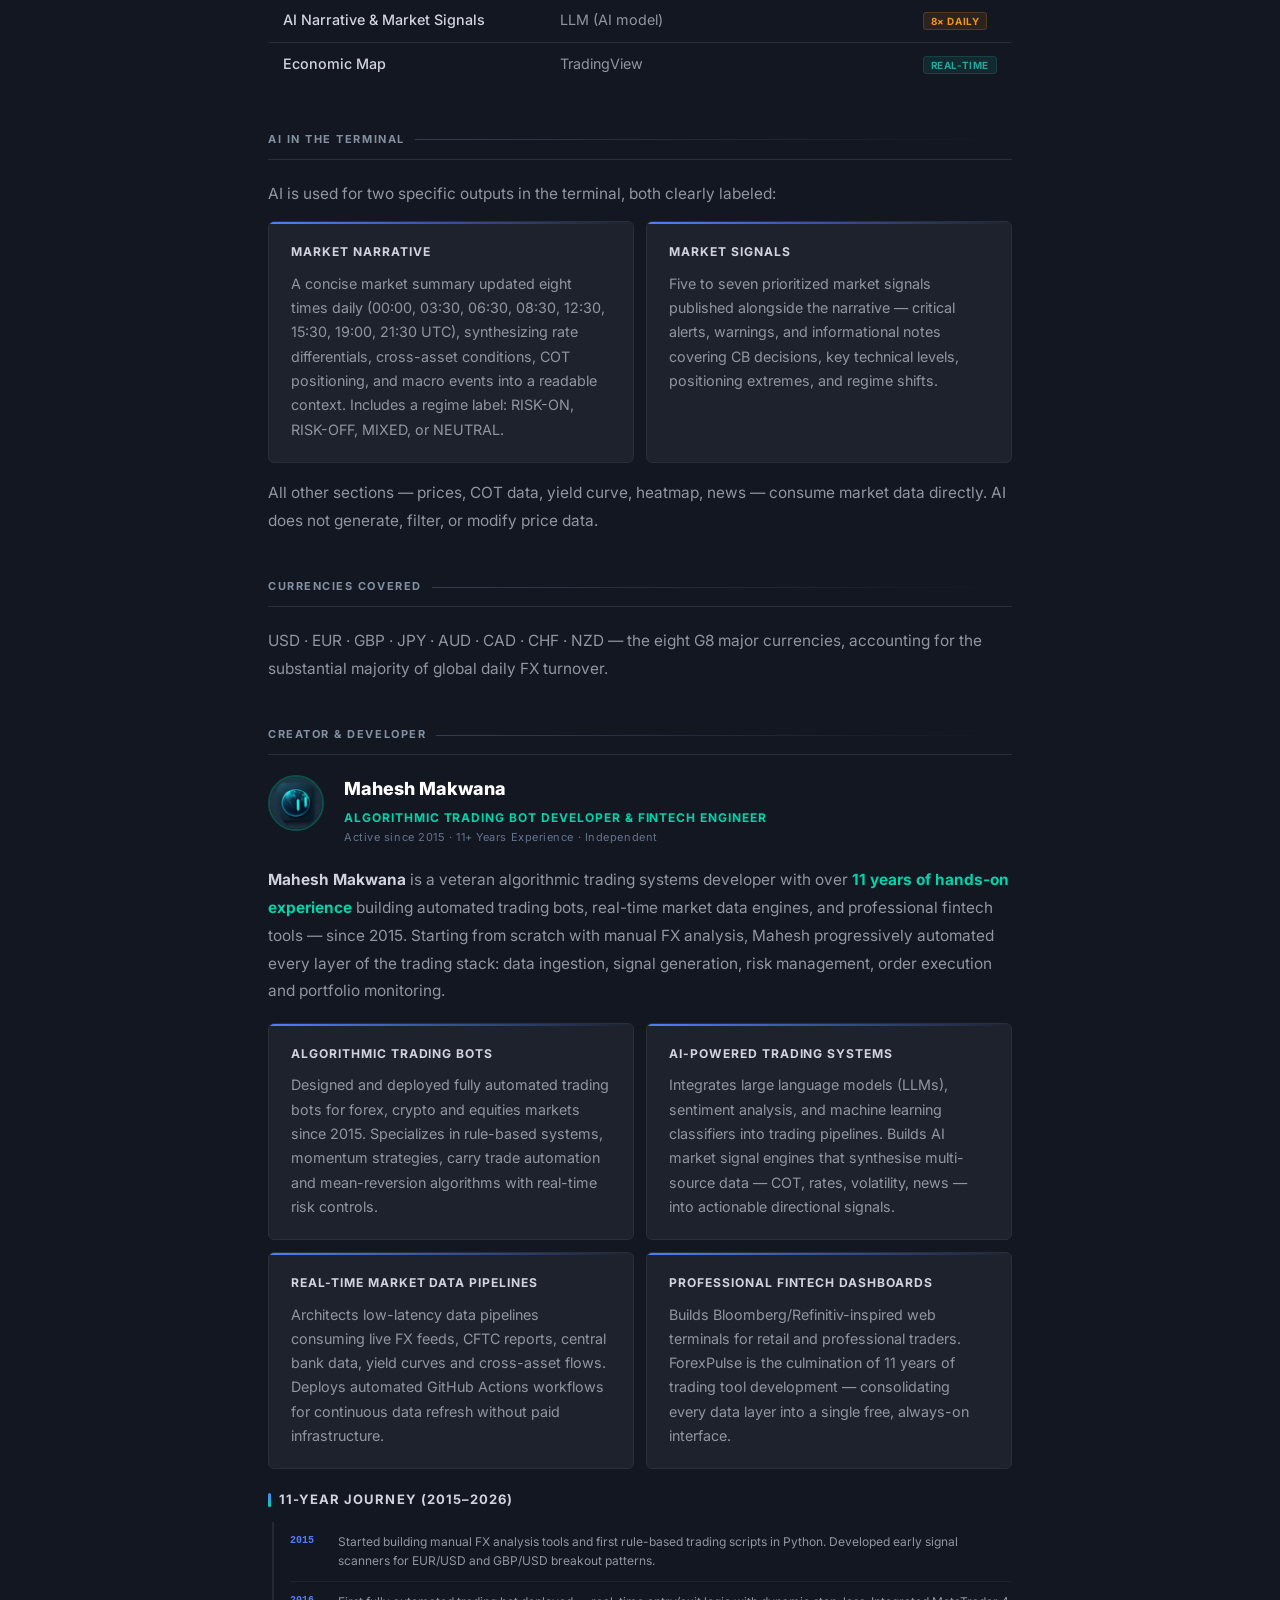
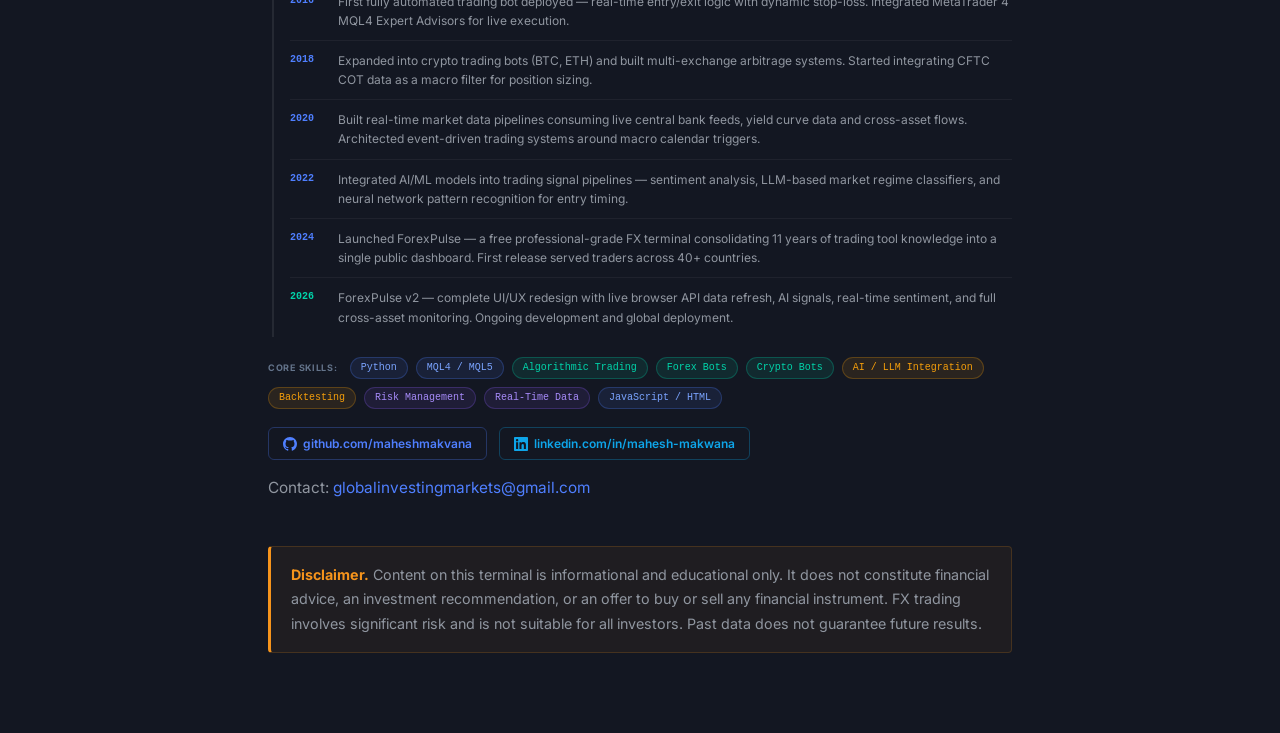
==== commit 40f83bed: "init" ====
--- a/about.html
+++ b/about.html
@@ -3,22 +3,62 @@
 <head>
 <meta charset="UTF-8">
 <meta name="viewport" content="width=device-width, initial-scale=1.0">
-<title>About — ForexPulse Live Markets Terminal</title>
-<meta name="description" content="ForexPulse Live Markets Terminal is a professional-grade foreign exchange monitoring platform built on real-time data feeds, institutional positioning data, and AI-powered market narrative.">
-<meta name="robots" content="index, follow">
+<title>Mahesh Makwana — Algorithmic Trading Bot Developer since 2015 | ForexPulse</title>
+<meta name="description" content="Mahesh Makwana is a veteran algorithmic trading bot developer with 11+ years experience since 2015. Creator of ForexPulse — free professional forex terminal. Specializes in automated FX & crypto trading bots, AI trading systems and real-time market data pipelines.">
+<meta name="robots" content="index, follow, max-snippet:-1, max-image-preview:large">
+<meta name="author" content="Mahesh Makwana">
+<meta name="keywords" content="Mahesh Makwana, algorithmic trading bot developer, automated trading systems, forex trading bot developer, crypto bot developer, trading automation 2015, AI trading systems, ForexPulse developer, Python trading bot, MQL5 expert advisor developer, quantitative trading">
 <link rel="canonical" href="https://forexpulse.github.io/about.html">
 <meta name="google-adsense-account" content="ca-pub-7977942731354565">
-<meta property="og:type" content="website">
+<meta property="og:type" content="profile">
 <meta property="og:url" content="https://forexpulse.github.io/about.html">
-<meta property="og:site_name" content="ForexPulse Live Markets Terminal">
-<meta property="og:title" content="About — ForexPulse Live Markets Terminal">
-<meta property="og:description" content="ForexPulse Live Markets Terminal is a professional-grade foreign exchange monitoring platform built on real-time data feeds, institutional positioning data, and AI-powered market narrative.">
+<meta property="og:site_name" content="ForexPulse">
+<meta property="og:title" content="Mahesh Makwana — Algorithmic Trading Bot Developer since 2015 | ForexPulse">
+<meta property="og:description" content="11+ years building automated forex & crypto trading bots, AI trading systems and fintech tools. Creator of ForexPulse free professional FX terminal.">
 <meta property="og:image" content="https://forexpulse.github.io/og-image.png">
 <meta property="og:locale" content="en_US">
+<meta property="profile:first_name" content="Mahesh">
+<meta property="profile:last_name" content="Makwana">
+<meta property="profile:username" content="maheshmakvana">
 <meta name="twitter:card" content="summary_large_image">
-<meta name="twitter:title" content="About — ForexPulse Live Markets Terminal">
+<meta name="twitter:title" content="Mahesh Makwana — Algorithmic Trading Bot Developer since 2015">
+<meta name="twitter:description" content="11+ years building automated forex & crypto trading bots, AI trading systems and real-time market data tools. Creator of ForexPulse.">
 <meta name="twitter:image" content="https://forexpulse.github.io/og-image.png">
-<meta name="twitter:site" content="@GlobalInvesting">
+<meta name="twitter:creator" content="@maheshmakvana">
+<meta name="twitter:site" content="@maheshmakvana">
+<script type="application/ld+json">
+{
+  "@context": "https://schema.org",
+  "@type": "ProfilePage",
+  "mainEntity": {
+    "@type": "Person",
+    "name": "Mahesh Makwana",
+    "alternateName": "Mahesh Makwana Trading Bot Developer",
+    "url": "https://forexpulse.github.io/about.html",
+    "image": "https://forexpulse.github.io/logo-56.png",
+    "sameAs": [
+      "https://github.com/maheshmakvana",
+      "https://www.linkedin.com/in/mahesh-makwana/"
+    ],
+    "jobTitle": "Algorithmic Trading Bot Developer & Fintech Engineer",
+    "description": "Veteran algorithmic trading bot developer with 11+ years of experience (2015–2026) building automated forex bots, crypto trading systems, AI-powered market signal engines and professional fintech dashboards. Creator of ForexPulse.",
+    "knowsAbout": [
+      "Algorithmic Trading", "Automated Trading Bots", "Forex Trading Systems",
+      "Crypto Trading Bots", "Python Trading Algorithms", "MQL4 MQL5 Expert Advisors",
+      "Machine Learning in Finance", "AI Market Signals", "Real-Time Market Data",
+      "CFTC COT Analysis", "Risk Management Systems", "Backtesting Frameworks",
+      "High-Frequency Trading", "Quantitative Finance"
+    ],
+    "hasOccupation": {
+      "@type": "Occupation",
+      "name": "Algorithmic Trading Bot Developer",
+      "description": "Designing, building and deploying automated trading bots and fintech tools since 2015"
+    },
+    "award": "11+ Years Algorithmic Trading Bot Development (2015–2026)",
+    "worksFor": { "@type": "Organization", "name": "ForexPulse", "url": "https://forexpulse.github.io/" }
+  }
+}
+</script>
 <link rel="icon" type="image/png" sizes="32x32" href="/favicon-32x32.png">
 <link rel="icon" type="image/png" sizes="16x16" href="/favicon-16x16.png">
 <link rel="apple-touch-icon" href="/apple-touch-icon.png">
@@ -536,20 +576,20 @@
 
   <div class="stat-row">
     <div class="stat-item">
+      <div class="stat-val">11<span>yrs</span></div>
+      <div class="stat-label">Trading bot development</div>
+    </div>
+    <div class="stat-item">
+      <div class="stat-val">2015<span></span></div>
+      <div class="stat-label">Started algo trading</div>
+    </div>
+    <div class="stat-item">
       <div class="stat-val">28<span>pairs</span></div>
-      <div class="stat-label">FX pairs tracked</div>
-    </div>
-    <div class="stat-item">
-      <div class="stat-val">8<span>×/day</span></div>
-      <div class="stat-label">AI narrative updates</div>
-    </div>
-    <div class="stat-item">
-      <div class="stat-val">~5<span>min</span></div>
-      <div class="stat-label">Quote bar delay</div>
+      <div class="stat-label">FX pairs tracked live</div>
     </div>
     <div class="stat-item">
       <div class="stat-val">8<span>G8</span></div>
-      <div class="stat-label">Major currencies</div>
+      <div class="stat-label">Major currencies covered</div>
     </div>
   </div>
 
@@ -607,13 +647,111 @@
     <p>USD · EUR · GBP · JPY · AUD · CAD · CHF · NZD — the eight G8 major currencies, accounting for the substantial majority of global daily FX turnover.</p>
   </div>
 
-  <div class="section">
-    <h2>Author</h2>
-    <p>Built and maintained by <strong style="color:var(--text);">Mahesh Makwana</strong>. Independent developer focused on professional-grade financial data tooling for traders and researchers.</p>
-    <p>Contact: 
-  <a href="mailto:globalinvestingmarkets@gmail.com" style="color:var(--blue);">globalinvestingmarkets@gmail.com</a>
-</p>
-
+  <div class="section" id="author" itemscope itemtype="https://schema.org/Person">
+    <h2>Creator &amp; Developer</h2>
+
+    <div style="display:flex;gap:20px;align-items:flex-start;flex-wrap:wrap;margin-bottom:20px;">
+      <img src="/logo-56.png" alt="Mahesh Makwana" width="56" height="56"
+           style="border-radius:50%;flex-shrink:0;border:2px solid rgba(0,212,170,0.3);"
+           itemprop="image">
+      <div>
+        <div style="font-size:18px;font-weight:800;color:#fff;margin-bottom:4px;" itemprop="name">Mahesh Makwana</div>
+        <div style="font-size:12px;color:#00d4aa;font-weight:700;letter-spacing:0.08em;text-transform:uppercase;margin-bottom:2px;" itemprop="jobTitle">Algorithmic Trading Bot Developer &amp; Fintech Engineer</div>
+        <div style="font-size:11px;color:#64748b;letter-spacing:0.05em;">Active since 2015 · 11+ Years Experience · Independent</div>
+      </div>
+    </div>
+
+    <p itemprop="description">
+      <strong style="color:var(--text);">Mahesh Makwana</strong> is a veteran algorithmic trading systems developer with over <strong style="color:#00d4aa;">11 years of hands-on experience</strong> building automated trading bots, real-time market data engines, and professional fintech tools — since 2015. Starting from scratch with manual FX analysis, Mahesh progressively automated every layer of the trading stack: data ingestion, signal generation, risk management, order execution and portfolio monitoring.
+    </p>
+
+    <div class="grid-2" style="margin:18px 0;">
+      <div class="card">
+        <div class="card-title">Algorithmic Trading Bots</div>
+        <div class="card-body">Designed and deployed fully automated trading bots for forex, crypto and equities markets since 2015. Specializes in rule-based systems, momentum strategies, carry trade automation and mean-reversion algorithms with real-time risk controls.</div>
+      </div>
+      <div class="card">
+        <div class="card-title">AI-Powered Trading Systems</div>
+        <div class="card-body">Integrates large language models (LLMs), sentiment analysis, and machine learning classifiers into trading pipelines. Builds AI market signal engines that synthesise multi-source data — COT, rates, volatility, news — into actionable directional signals.</div>
+      </div>
+      <div class="card">
+        <div class="card-title">Real-Time Market Data Pipelines</div>
+        <div class="card-body">Architects low-latency data pipelines consuming live FX feeds, CFTC reports, central bank data, yield curves and cross-asset flows. Deploys automated GitHub Actions workflows for continuous data refresh without paid infrastructure.</div>
+      </div>
+      <div class="card">
+        <div class="card-title">Professional Fintech Dashboards</div>
+        <div class="card-body">Builds Bloomberg/Refinitiv-inspired web terminals for retail and professional traders. ForexPulse is the culmination of 11 years of trading tool development — consolidating every data layer into a single free, always-on interface.</div>
+      </div>
+    </div>
+
+    <h3 style="font-size:13px;font-weight:700;color:var(--text);text-transform:uppercase;letter-spacing:0.08em;margin:20px 0 12px;display:flex;align-items:center;gap:8px;">
+      <span style="display:inline-block;width:3px;height:14px;background:linear-gradient(180deg,#4f7fff,#00d4aa);border-radius:2px;flex-shrink:0;"></span>
+      11-Year Journey (2015–2026)
+    </h3>
+    <div style="display:flex;flex-direction:column;gap:0;border-left:2px solid rgba(255,255,255,0.08);padding-left:16px;margin-left:4px;">
+      <div style="display:flex;gap:12px;padding:10px 0;border-bottom:1px solid rgba(255,255,255,0.05);">
+        <div style="font-size:10px;font-weight:700;color:#4f7fff;min-width:36px;font-family:monospace;padding-top:1px;">2015</div>
+        <div style="font-size:12px;color:var(--text2);">Started building manual FX analysis tools and first rule-based trading scripts in Python. Developed early signal scanners for EUR/USD and GBP/USD breakout patterns.</div>
+      </div>
+      <div style="display:flex;gap:12px;padding:10px 0;border-bottom:1px solid rgba(255,255,255,0.05);">
+        <div style="font-size:10px;font-weight:700;color:#4f7fff;min-width:36px;font-family:monospace;padding-top:1px;">2016</div>
+        <div style="font-size:12px;color:var(--text2);">First fully automated trading bot deployed — real-time entry/exit logic with dynamic stop-loss. Integrated MetaTrader 4 MQL4 Expert Advisors for live execution.</div>
+      </div>
+      <div style="display:flex;gap:12px;padding:10px 0;border-bottom:1px solid rgba(255,255,255,0.05);">
+        <div style="font-size:10px;font-weight:700;color:#4f7fff;min-width:36px;font-family:monospace;padding-top:1px;">2018</div>
+        <div style="font-size:12px;color:var(--text2);">Expanded into crypto trading bots (BTC, ETH) and built multi-exchange arbitrage systems. Started integrating CFTC COT data as a macro filter for position sizing.</div>
+      </div>
+      <div style="display:flex;gap:12px;padding:10px 0;border-bottom:1px solid rgba(255,255,255,0.05);">
+        <div style="font-size:10px;font-weight:700;color:#4f7fff;min-width:36px;font-family:monospace;padding-top:1px;">2020</div>
+        <div style="font-size:12px;color:var(--text2);">Built real-time market data pipelines consuming live central bank feeds, yield curve data and cross-asset flows. Architected event-driven trading systems around macro calendar triggers.</div>
+      </div>
+      <div style="display:flex;gap:12px;padding:10px 0;border-bottom:1px solid rgba(255,255,255,0.05);">
+        <div style="font-size:10px;font-weight:700;color:#4f7fff;min-width:36px;font-family:monospace;padding-top:1px;">2022</div>
+        <div style="font-size:12px;color:var(--text2);">Integrated AI/ML models into trading signal pipelines — sentiment analysis, LLM-based market regime classifiers, and neural network pattern recognition for entry timing.</div>
+      </div>
+      <div style="display:flex;gap:12px;padding:10px 0;border-bottom:1px solid rgba(255,255,255,0.05);">
+        <div style="font-size:10px;font-weight:700;color:#4f7fff;min-width:36px;font-family:monospace;padding-top:1px;">2024</div>
+        <div style="font-size:12px;color:var(--text2);">Launched ForexPulse — a free professional-grade FX terminal consolidating 11 years of trading tool knowledge into a single public dashboard. First release served traders across 40+ countries.</div>
+      </div>
+      <div style="display:flex;gap:12px;padding:10px 0;">
+        <div style="font-size:10px;font-weight:700;color:#00d4aa;min-width:36px;font-family:monospace;padding-top:1px;">2026</div>
+        <div style="font-size:12px;color:var(--text2);">ForexPulse v2 — complete UI/UX redesign with live browser API data refresh, AI signals, real-time sentiment, and full cross-asset monitoring. Ongoing development and global deployment.</div>
+      </div>
+    </div>
+
+    <div style="display:flex;gap:8px;flex-wrap:wrap;margin:20px 0 0;align-items:center;">
+      <span style="font-size:9px;font-weight:700;color:#64748b;text-transform:uppercase;letter-spacing:0.08em;margin-right:4px;">Core Skills:</span>
+      <span style="font-size:10px;background:rgba(79,127,255,0.1);border:1px solid rgba(79,127,255,0.25);color:#7ba4ff;padding:2px 10px;border-radius:20px;font-family:monospace;">Python</span>
+      <span style="font-size:10px;background:rgba(79,127,255,0.1);border:1px solid rgba(79,127,255,0.25);color:#7ba4ff;padding:2px 10px;border-radius:20px;font-family:monospace;">MQL4 / MQL5</span>
+      <span style="font-size:10px;background:rgba(0,212,170,0.1);border:1px solid rgba(0,212,170,0.25);color:#00d4aa;padding:2px 10px;border-radius:20px;font-family:monospace;">Algorithmic Trading</span>
+      <span style="font-size:10px;background:rgba(0,212,170,0.1);border:1px solid rgba(0,212,170,0.25);color:#00d4aa;padding:2px 10px;border-radius:20px;font-family:monospace;">Forex Bots</span>
+      <span style="font-size:10px;background:rgba(0,212,170,0.1);border:1px solid rgba(0,212,170,0.25);color:#00d4aa;padding:2px 10px;border-radius:20px;font-family:monospace;">Crypto Bots</span>
+      <span style="font-size:10px;background:rgba(245,158,11,0.1);border:1px solid rgba(245,158,11,0.25);color:#f59e0b;padding:2px 10px;border-radius:20px;font-family:monospace;">AI / LLM Integration</span>
+      <span style="font-size:10px;background:rgba(245,158,11,0.1);border:1px solid rgba(245,158,11,0.25);color:#f59e0b;padding:2px 10px;border-radius:20px;font-family:monospace;">Backtesting</span>
+      <span style="font-size:10px;background:rgba(139,92,246,0.1);border:1px solid rgba(139,92,246,0.25);color:#a78bfa;padding:2px 10px;border-radius:20px;font-family:monospace;">Risk Management</span>
+      <span style="font-size:10px;background:rgba(139,92,246,0.1);border:1px solid rgba(139,92,246,0.25);color:#a78bfa;padding:2px 10px;border-radius:20px;font-family:monospace;">Real-Time Data</span>
+      <span style="font-size:10px;background:rgba(79,127,255,0.1);border:1px solid rgba(79,127,255,0.25);color:#7ba4ff;padding:2px 10px;border-radius:20px;font-family:monospace;">JavaScript / HTML</span>
+    </div>
+
+    <p style="margin-top:18px;">
+      <a href="https://github.com/maheshmakvana" target="_blank" rel="noopener"
+         style="display:inline-flex;align-items:center;gap:6px;color:var(--blue);font-size:12px;font-weight:600;border:1px solid rgba(79,127,255,0.3);padding:5px 14px;border-radius:6px;transition:all .15s;"
+         onmouseover="this.style.background='rgba(79,127,255,0.1)'" onmouseout="this.style.background='transparent'">
+        <svg width="14" height="14" viewBox="0 0 24 24" fill="currentColor"><path d="M12 0C5.374 0 0 5.373 0 12c0 5.302 3.438 9.8 8.207 11.387.599.111.793-.261.793-.577v-2.234c-3.338.726-4.033-1.416-4.033-1.416-.546-1.387-1.333-1.756-1.333-1.756-1.089-.745.083-.729.083-.729 1.205.084 1.839 1.237 1.839 1.237 1.07 1.834 2.807 1.304 3.492.997.107-.775.418-1.305.762-1.604-2.665-.305-5.467-1.334-5.467-5.931 0-1.311.469-2.381 1.236-3.221-.124-.303-.535-1.524.117-3.176 0 0 1.008-.322 3.301 1.23A11.509 11.509 0 0112 5.803c1.02.005 2.047.138 3.006.404 2.291-1.552 3.297-1.23 3.297-1.23.653 1.653.242 2.874.118 3.176.77.84 1.235 1.911 1.235 3.221 0 4.609-2.807 5.624-5.479 5.921.43.372.823 1.102.823 2.222v3.293c0 .319.192.694.801.576C20.566 21.797 24 17.3 24 12c0-6.627-5.373-12-12-12z"/></svg>
+        github.com/maheshmakvana
+      </a>
+      &nbsp;
+      <a href="https://www.linkedin.com/in/mahesh-makwana/" target="_blank" rel="noopener"
+         style="display:inline-flex;align-items:center;gap:6px;color:#0ea5e9;font-size:12px;font-weight:600;border:1px solid rgba(14,165,233,0.3);padding:5px 14px;border-radius:6px;transition:all .15s;"
+         onmouseover="this.style.background='rgba(14,165,233,0.1)'" onmouseout="this.style.background='transparent'">
+        <svg width="14" height="14" viewBox="0 0 24 24" fill="currentColor"><path d="M20.447 20.452h-3.554v-5.569c0-1.328-.027-3.037-1.852-3.037-1.853 0-2.136 1.445-2.136 2.939v5.667H9.351V9h3.414v1.561h.046c.477-.9 1.637-1.85 3.37-1.85 3.601 0 4.267 2.37 4.267 5.455v6.286zM5.337 7.433a2.062 2.062 0 01-2.063-2.065 2.064 2.064 0 112.063 2.065zm1.782 13.019H3.555V9h3.564v11.452zM22.225 0H1.771C.792 0 0 .774 0 1.729v20.542C0 23.227.792 24 1.771 24h20.451C23.2 24 24 23.227 24 22.271V1.729C24 .774 23.2 0 22.222 0h.003z"/></svg>
+        linkedin.com/in/mahesh-makwana
+      </a>
+    </p>
+
+    <p style="margin-top:12px;">
+      Contact: <a href="mailto:globalinvestingmarkets@gmail.com" style="color:var(--blue);">globalinvestingmarkets@gmail.com</a>
+    </p>
   </div>
 
   <div class="disclaimer">
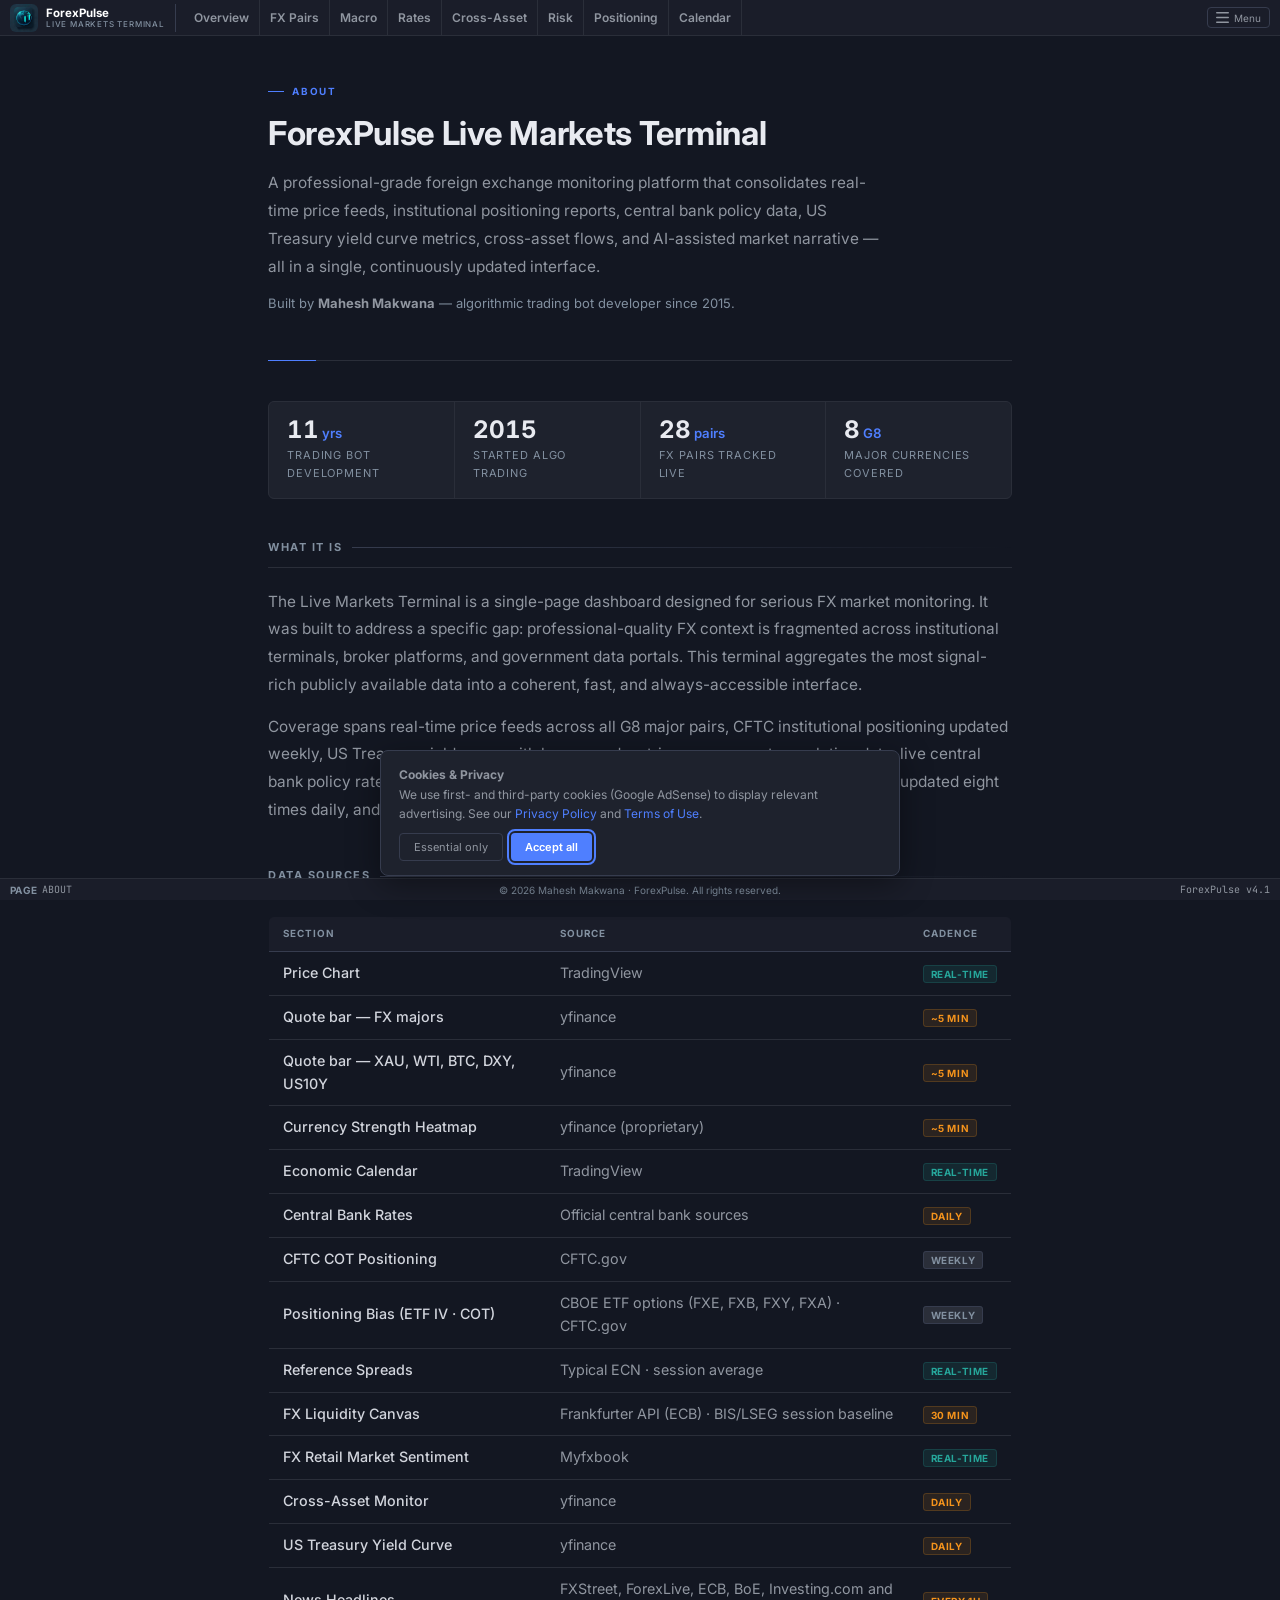
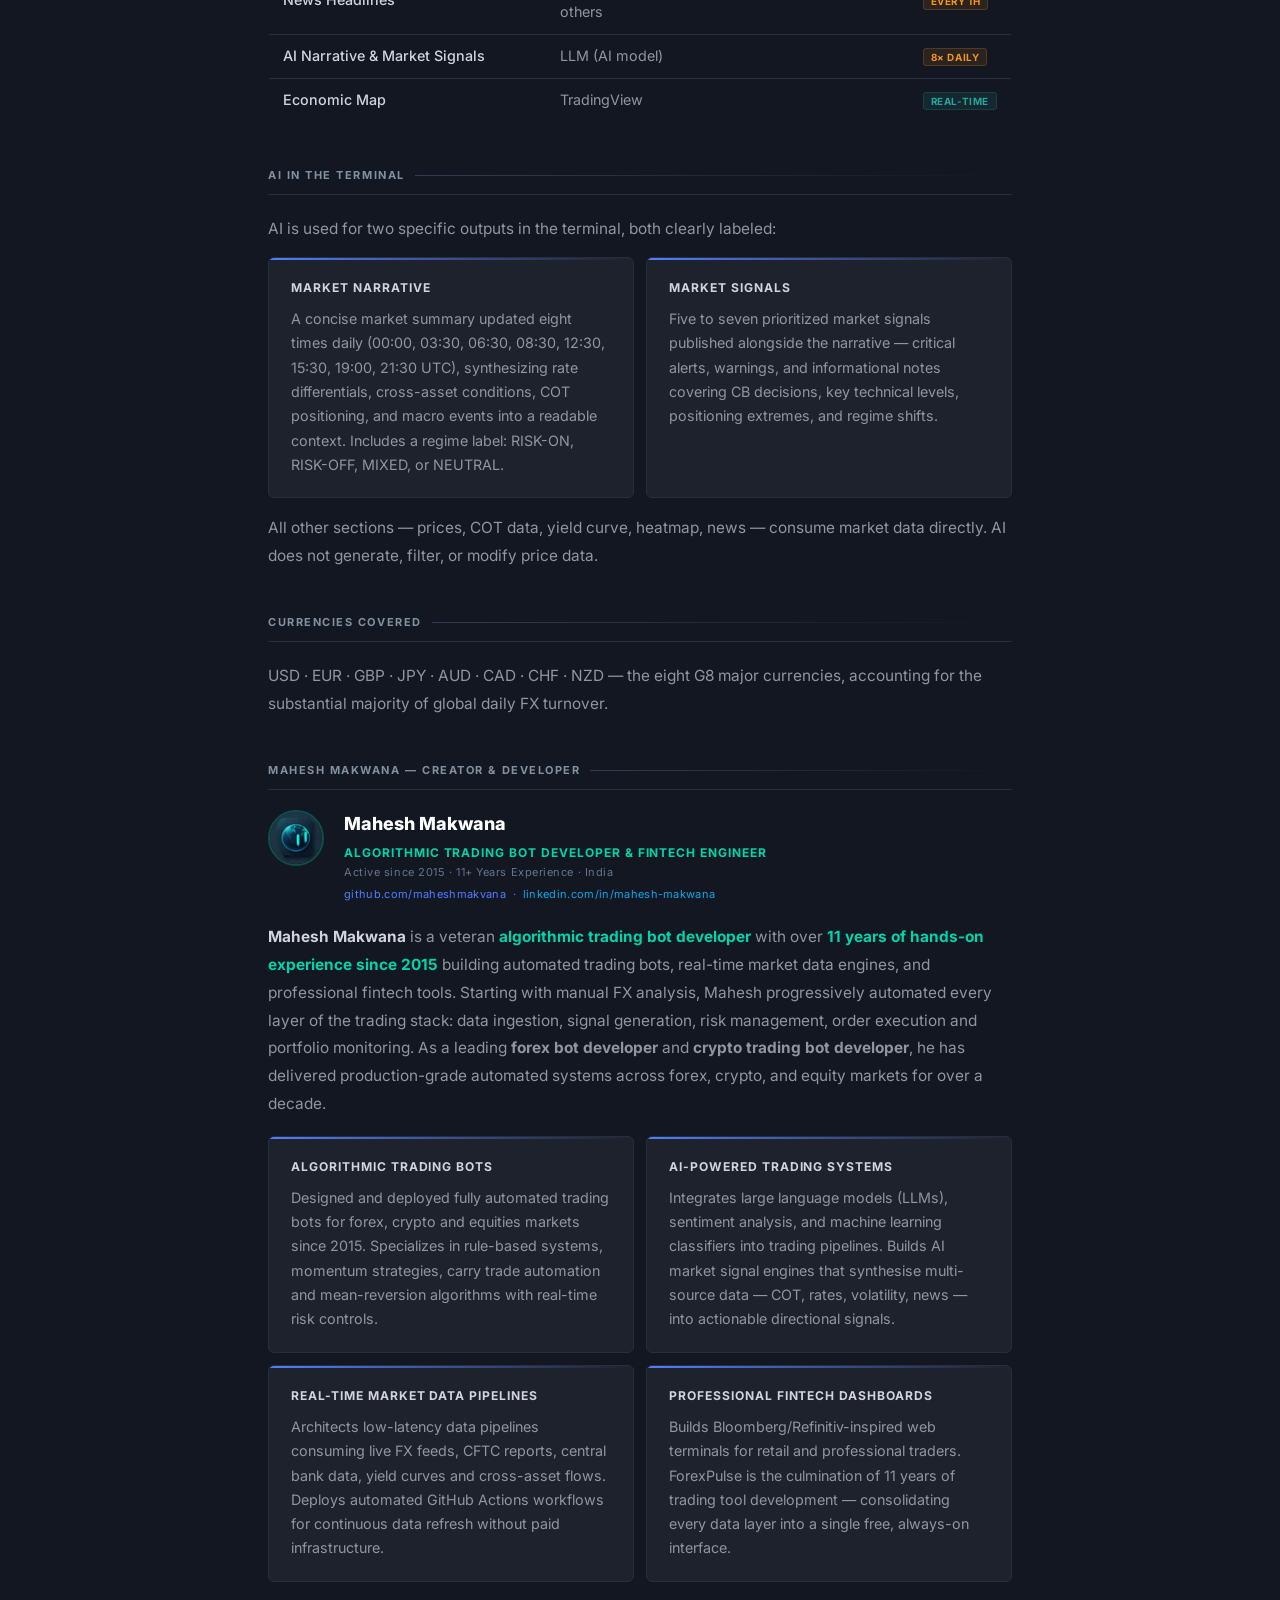
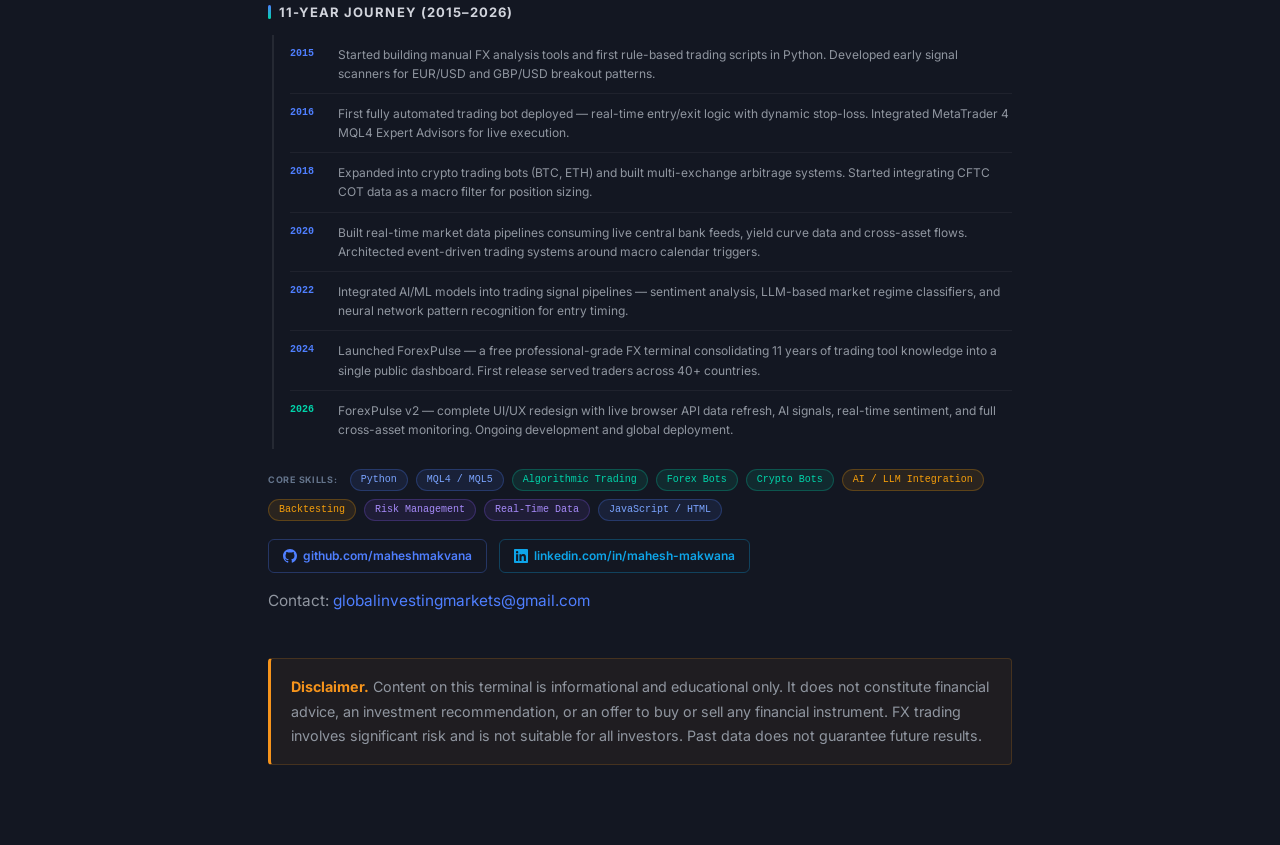
==== commit 083ecc1b: "added" ====
--- a/about.html
+++ b/about.html
@@ -7,7 +7,10 @@
 <meta name="description" content="Mahesh Makwana is a veteran algorithmic trading bot developer with 11+ years experience since 2015. Creator of ForexPulse — free professional forex terminal. Specializes in automated FX & crypto trading bots, AI trading systems and real-time market data pipelines.">
 <meta name="robots" content="index, follow, max-snippet:-1, max-image-preview:large">
 <meta name="author" content="Mahesh Makwana">
-<meta name="keywords" content="Mahesh Makwana, algorithmic trading bot developer, automated trading systems, forex trading bot developer, crypto bot developer, trading automation 2015, AI trading systems, ForexPulse developer, Python trading bot, MQL5 expert advisor developer, quantitative trading">
+<meta name="keywords" content="Mahesh Makwana, Mahesh Makwana trading bot developer, Mahesh Makwana algorithmic trading, Mahesh Makwana forex developer, Mahesh Makwana algo trader, algorithmic trading bot developer India, automated trading systems developer, forex trading bot developer, crypto bot developer since 2015, trading automation expert, AI trading systems developer, ForexPulse creator, Python forex trading bot, MQL5 expert advisor developer, quantitative trading engineer, Mahesh Makwana ForexPulse, automated forex bot, maheshmakvana github">
+<meta name="subject" content="Mahesh Makwana — Algorithmic Trading Bot Developer">
+<meta name="classification" content="Finance, Algorithmic Trading, Forex, Software Development">
+<meta name="google-site-verification" content="FaJrk8fMNmvhnE6pImDpOW08No9C7fbGzOGX5zJhJ7M">
 <link rel="canonical" href="https://forexpulse.github.io/about.html">
 <meta name="google-adsense-account" content="ca-pub-7977942731354565">
 <meta property="og:type" content="profile">
@@ -30,33 +33,133 @@
 {
   "@context": "https://schema.org",
   "@type": "ProfilePage",
+  "dateCreated": "2024-01-01",
+  "dateModified": "2026-04-06",
+  "speakable": {
+    "@type": "SpeakableSpecification",
+    "cssSelector": [".page-hero h1", "#author [itemprop='description']", "#author [itemprop='name']"]
+  },
+  "breadcrumb": {
+    "@type": "BreadcrumbList",
+    "itemListElement": [
+      { "@type": "ListItem", "position": 1, "name": "ForexPulse", "item": "https://forexpulse.github.io/" },
+      { "@type": "ListItem", "position": 2, "name": "About Mahesh Makwana", "item": "https://forexpulse.github.io/about.html" }
+    ]
+  },
   "mainEntity": {
     "@type": "Person",
     "name": "Mahesh Makwana",
-    "alternateName": "Mahesh Makwana Trading Bot Developer",
+    "alternateName": [
+      "Mahesh Makwana Trading Bot Developer",
+      "Mahesh Makwana Algorithmic Trader",
+      "Mahesh Makwana Forex Bot Developer",
+      "Mahesh Makwana Algo Trading",
+      "maheshmakvana"
+    ],
     "url": "https://forexpulse.github.io/about.html",
-    "image": "https://forexpulse.github.io/logo-56.png",
+    "image": {
+      "@type": "ImageObject",
+      "url": "https://forexpulse.github.io/logo-56.png",
+      "width": 56,
+      "height": 56
+    },
     "sameAs": [
       "https://github.com/maheshmakvana",
       "https://www.linkedin.com/in/mahesh-makwana/"
     ],
     "jobTitle": "Algorithmic Trading Bot Developer & Fintech Engineer",
-    "description": "Veteran algorithmic trading bot developer with 11+ years of experience (2015–2026) building automated forex bots, crypto trading systems, AI-powered market signal engines and professional fintech dashboards. Creator of ForexPulse.",
+    "description": "Mahesh Makwana is a veteran algorithmic trading bot developer with 11+ years of experience since 2015. He builds automated forex bots, crypto trading systems, AI-powered market signal engines and professional fintech dashboards. Creator of ForexPulse — a free professional-grade live FX terminal.",
+    "nationality": { "@type": "Country", "name": "India" },
     "knowsAbout": [
       "Algorithmic Trading", "Automated Trading Bots", "Forex Trading Systems",
       "Crypto Trading Bots", "Python Trading Algorithms", "MQL4 MQL5 Expert Advisors",
       "Machine Learning in Finance", "AI Market Signals", "Real-Time Market Data",
       "CFTC COT Analysis", "Risk Management Systems", "Backtesting Frameworks",
-      "High-Frequency Trading", "Quantitative Finance"
+      "High-Frequency Trading", "Quantitative Finance", "MetaTrader Expert Advisors",
+      "FX Technical Analysis", "Carry Trade Strategies", "Market Regime Classification"
     ],
     "hasOccupation": {
       "@type": "Occupation",
       "name": "Algorithmic Trading Bot Developer",
-      "description": "Designing, building and deploying automated trading bots and fintech tools since 2015"
+      "occupationLocation": { "@type": "Country", "name": "India" },
+      "description": "Designing, building and deploying automated trading bots and fintech tools since 2015",
+      "skills": "Python, MQL4/MQL5, Algorithmic Trading, Forex Automation, AI/ML Integration, Market Data Engineering, Backtesting, Risk Management"
     },
+    "founder": [{
+      "@type": "Organization",
+      "name": "ForexPulse",
+      "foundingDate": "2024",
+      "url": "https://forexpulse.github.io/",
+      "description": "Free professional-grade live forex terminal"
+    }],
     "award": "11+ Years Algorithmic Trading Bot Development (2015–2026)",
     "worksFor": { "@type": "Organization", "name": "ForexPulse", "url": "https://forexpulse.github.io/" }
   }
+}
+</script>
+
+<script type="application/ld+json">
+{
+  "@context": "https://schema.org",
+  "@type": "FAQPage",
+  "mainEntity": [
+    {
+      "@type": "Question",
+      "name": "Who is Mahesh Makwana?",
+      "acceptedAnswer": {
+        "@type": "Answer",
+        "text": "Mahesh Makwana is a veteran algorithmic trading bot developer with over 11 years of experience since 2015. He specializes in building automated forex and crypto trading systems, AI-powered market signal engines, and professional fintech dashboards. He is the creator of ForexPulse, a free professional-grade live FX terminal."
+      }
+    },
+    {
+      "@type": "Question",
+      "name": "What does Mahesh Makwana do?",
+      "acceptedAnswer": {
+        "@type": "Answer",
+        "text": "Mahesh Makwana designs and deploys automated trading bots for forex, cryptocurrency and equity markets. He builds AI-integrated trading systems using Python, MQL4/MQL5, machine learning models, and LLM-based signal engines. He also builds professional fintech dashboards and real-time market data pipelines."
+      }
+    },
+    {
+      "@type": "Question",
+      "name": "Since when has Mahesh Makwana been developing trading bots?",
+      "acceptedAnswer": {
+        "@type": "Answer",
+        "text": "Mahesh Makwana has been developing algorithmic trading bots since 2015 — over 11 years of continuous development across forex, crypto, and equity markets."
+      }
+    },
+    {
+      "@type": "Question",
+      "name": "What programming languages does Mahesh Makwana use for trading bots?",
+      "acceptedAnswer": {
+        "@type": "Answer",
+        "text": "Mahesh Makwana primarily uses Python for algorithmic trading strategies and data pipelines, MQL4 and MQL5 for MetaTrader Expert Advisors, and JavaScript for fintech dashboards and market data interfaces."
+      }
+    },
+    {
+      "@type": "Question",
+      "name": "What is ForexPulse and who built it?",
+      "acceptedAnswer": {
+        "@type": "Answer",
+        "text": "ForexPulse is a free professional-grade live forex terminal built by Mahesh Makwana. It consolidates real-time FX rates, currency strength heatmap, US Treasury yield curve, CFTC COT institutional positioning, AI-powered market signals, and cross-asset risk monitoring — all in a single free interface, no login required."
+      }
+    },
+    {
+      "@type": "Question",
+      "name": "Does Mahesh Makwana build crypto trading bots?",
+      "acceptedAnswer": {
+        "@type": "Answer",
+        "text": "Yes, Mahesh Makwana builds automated crypto trading bots for Bitcoin (BTC), Ethereum (ETH) and other digital assets. He has been building crypto bots since 2018, integrating multi-exchange arbitrage, sentiment analysis, and AI-powered signal engines."
+      }
+    },
+    {
+      "@type": "Question",
+      "name": "How to contact Mahesh Makwana?",
+      "acceptedAnswer": {
+        "@type": "Answer",
+        "text": "Mahesh Makwana can be reached via GitHub at github.com/maheshmakvana, LinkedIn at linkedin.com/in/mahesh-makwana/, or by email at globalinvestingmarkets@gmail.com."
+      }
+    }
+  ]
 }
 </script>
 <link rel="icon" type="image/png" sizes="32x32" href="/favicon-32x32.png">
@@ -572,6 +675,7 @@
     <div class="page-hero-label">About</div>
     <h1>ForexPulse Live Markets Terminal</h1>
     <p>A professional-grade foreign exchange monitoring platform that consolidates real-time price feeds, institutional positioning reports, central bank policy data, US Treasury yield curve metrics, cross-asset flows, and AI-assisted market narrative — all in a single, continuously updated interface.</p>
+    <p style="margin-top:12px;font-size:13px;color:var(--text3);">Built by <strong style="color:var(--text2);">Mahesh Makwana</strong> — algorithmic trading bot developer since 2015.</p>
   </div>
 
   <div class="stat-row">
@@ -648,21 +752,26 @@
   </div>
 
   <div class="section" id="author" itemscope itemtype="https://schema.org/Person">
-    <h2>Creator &amp; Developer</h2>
+    <h2>Mahesh Makwana — Creator &amp; Developer</h2>
 
     <div style="display:flex;gap:20px;align-items:flex-start;flex-wrap:wrap;margin-bottom:20px;">
-      <img src="/logo-56.png" alt="Mahesh Makwana" width="56" height="56"
+      <img src="/logo-56.png" alt="Mahesh Makwana — Algorithmic Trading Bot Developer" width="56" height="56"
            style="border-radius:50%;flex-shrink:0;border:2px solid rgba(0,212,170,0.3);"
            itemprop="image">
       <div>
         <div style="font-size:18px;font-weight:800;color:#fff;margin-bottom:4px;" itemprop="name">Mahesh Makwana</div>
         <div style="font-size:12px;color:#00d4aa;font-weight:700;letter-spacing:0.08em;text-transform:uppercase;margin-bottom:2px;" itemprop="jobTitle">Algorithmic Trading Bot Developer &amp; Fintech Engineer</div>
-        <div style="font-size:11px;color:#64748b;letter-spacing:0.05em;">Active since 2015 · 11+ Years Experience · Independent</div>
+        <div style="font-size:11px;color:#64748b;letter-spacing:0.05em;">Active since 2015 · 11+ Years Experience · India</div>
+        <div style="font-size:11px;color:#4f7fff;margin-top:4px;letter-spacing:0.03em;">
+          <a href="https://github.com/maheshmakvana" rel="noopener" style="color:#4f7fff;">github.com/maheshmakvana</a>
+          &nbsp;·&nbsp;
+          <a href="https://www.linkedin.com/in/mahesh-makwana/" rel="noopener" style="color:#0ea5e9;">linkedin.com/in/mahesh-makwana</a>
+        </div>
       </div>
     </div>
 
     <p itemprop="description">
-      <strong style="color:var(--text);">Mahesh Makwana</strong> is a veteran algorithmic trading systems developer with over <strong style="color:#00d4aa;">11 years of hands-on experience</strong> building automated trading bots, real-time market data engines, and professional fintech tools — since 2015. Starting from scratch with manual FX analysis, Mahesh progressively automated every layer of the trading stack: data ingestion, signal generation, risk management, order execution and portfolio monitoring.
+      <strong style="color:var(--text);">Mahesh Makwana</strong> is a veteran <strong style="color:#00d4aa;">algorithmic trading bot developer</strong> with over <strong style="color:#00d4aa;">11 years of hands-on experience since 2015</strong> building automated trading bots, real-time market data engines, and professional fintech tools. Starting with manual FX analysis, Mahesh progressively automated every layer of the trading stack: data ingestion, signal generation, risk management, order execution and portfolio monitoring. As a leading <strong style="color:var(--text2);">forex bot developer</strong> and <strong style="color:var(--text2);">crypto trading bot developer</strong>, he has delivered production-grade automated systems across forex, crypto, and equity markets for over a decade.
     </p>
 
     <div class="grid-2" style="margin:18px 0;">
